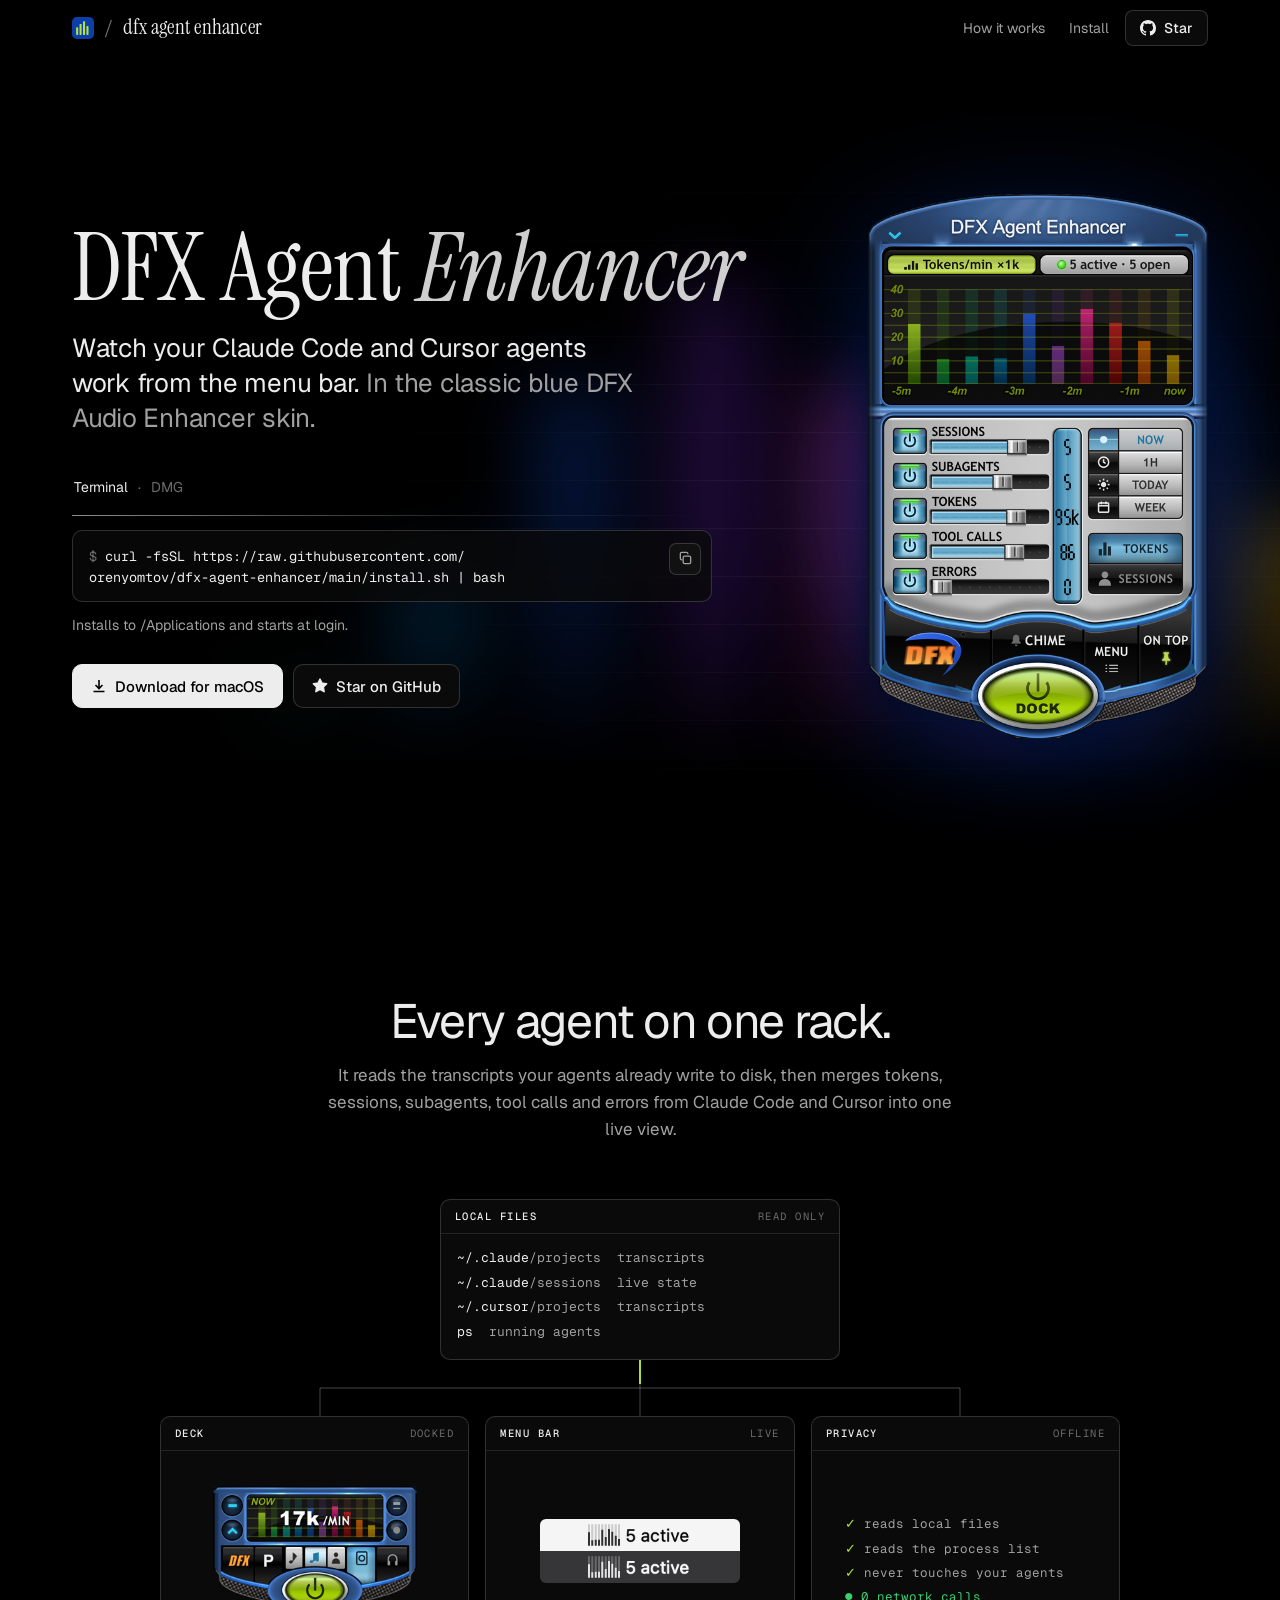
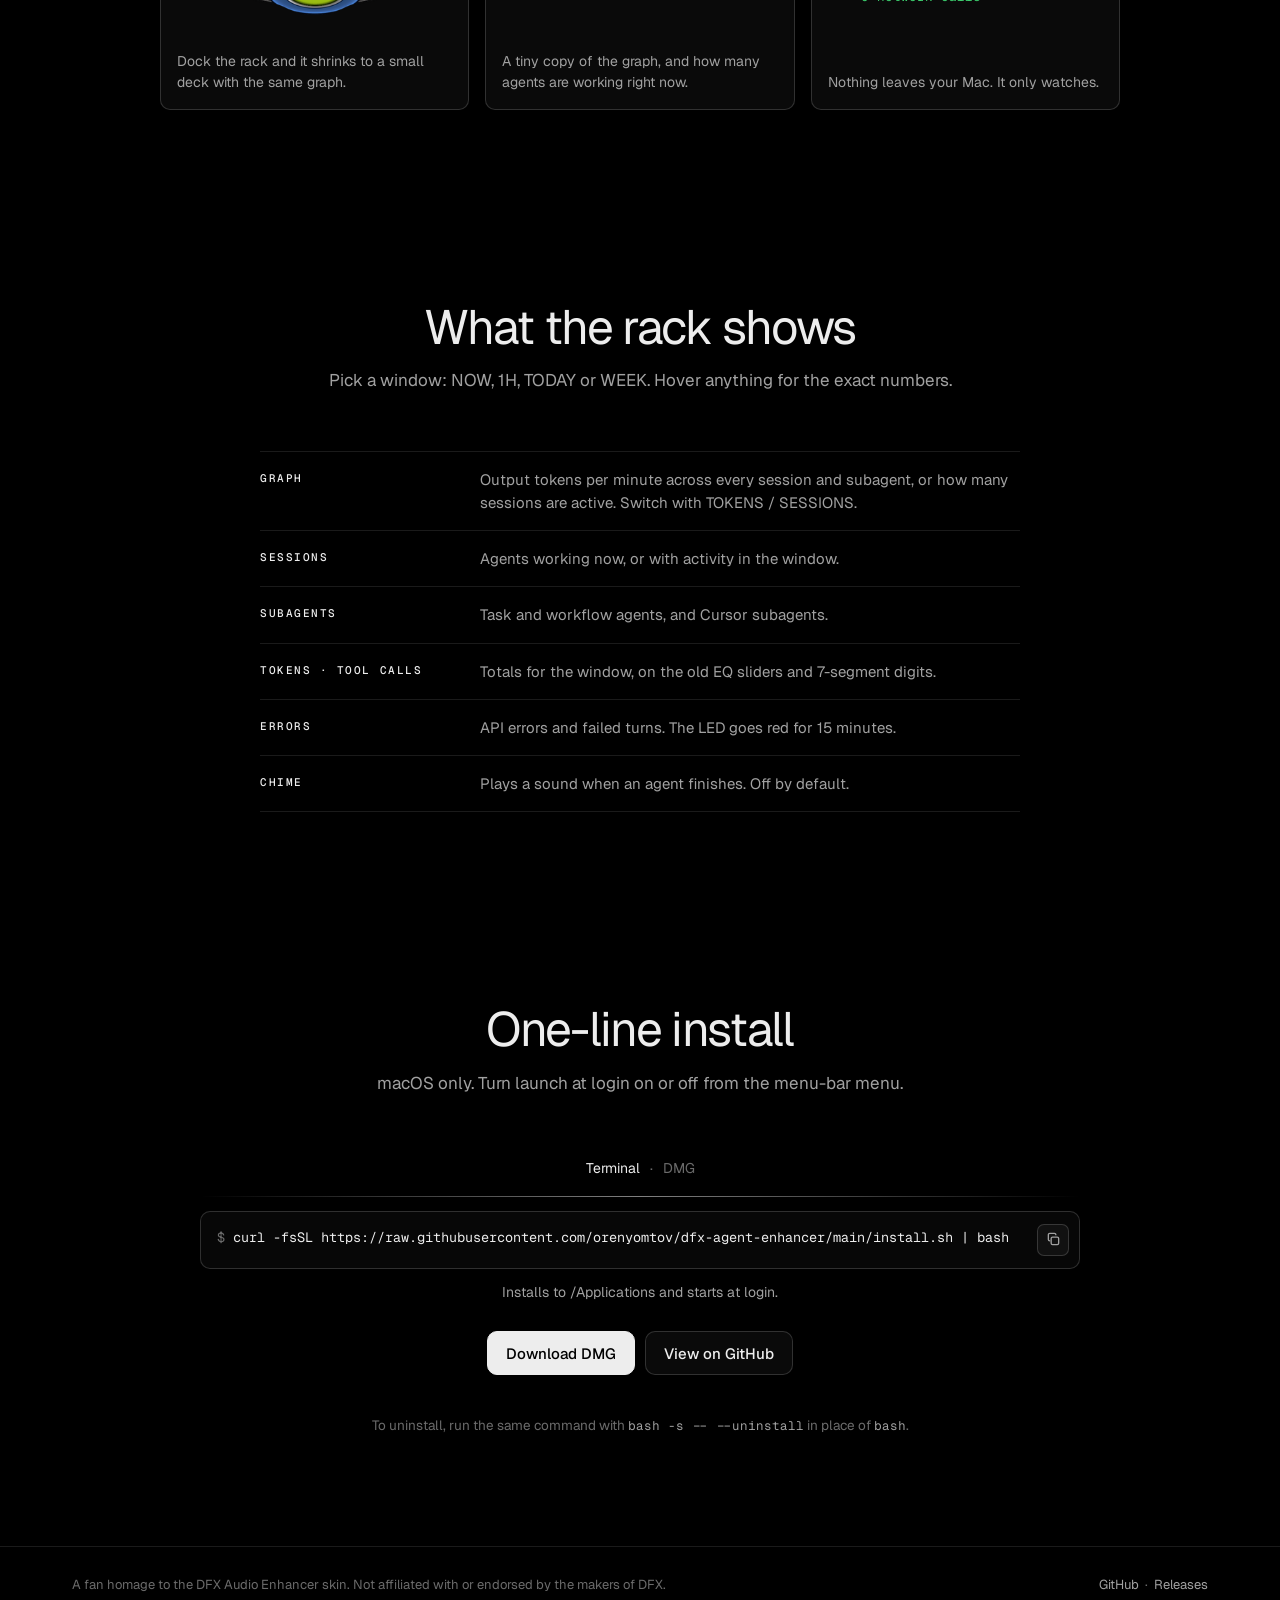
==== docs/index.html @ ee59c47b "DFX Agent Enhancer 0.1.0 A macOS menu-bar widget that shows local Claude Code and Cursor agent activ" ====
<!doctype html>
<html lang="en">
<head>
<meta charset="utf-8">
<meta name="viewport" content="width=device-width, initial-scale=1, viewport-fit=cover">
<title>DFX Agent Enhancer</title>
<meta name="description" content="A macOS menu-bar widget that shows your Claude Code and Cursor agents at work, in the skin of the classic DFX Audio Enhancer.">
<meta name="theme-color" content="#000000">
<link rel="icon" href="favicon.svg" type="image/svg+xml">
<link rel="apple-touch-icon" href="apple-touch-icon.png">
<link rel="canonical" href="https://orenyomtov.github.io/dfx-agent-enhancer/">
<meta property="og:type" content="website">
<meta property="og:site_name" content="DFX Agent Enhancer">
<meta property="og:title" content="DFX Agent Enhancer">
<meta property="og:description" content="Your Claude Code and Cursor agents, live in your menu bar, in the classic blue DFX skin.">
<meta property="og:url" content="https://orenyomtov.github.io/dfx-agent-enhancer/">
<meta property="og:image" content="https://orenyomtov.github.io/dfx-agent-enhancer/og.png">
<meta property="og:image:width" content="1200">
<meta property="og:image:height" content="630">
<meta property="og:image:alt" content="The DFX Agent Enhancer rack showing tokens per minute for five active agent sessions">
<meta name="twitter:card" content="summary_large_image">
<meta name="twitter:title" content="DFX Agent Enhancer">
<meta name="twitter:description" content="Your Claude Code and Cursor agents, live in your menu bar, in the classic blue DFX skin.">
<meta name="twitter:image" content="https://orenyomtov.github.io/dfx-agent-enhancer/og.png">
<link rel="preconnect" href="https://fonts.googleapis.com">
<link rel="preconnect" href="https://fonts.gstatic.com" crossorigin>
<link href="https://fonts.googleapis.com/css2?family=Geist:wght@300;400;500;600&family=Geist+Mono:wght@400;500&family=Instrument+Serif:ital@0;1&display=swap" rel="stylesheet">
<style>
:root {
  --bg: #000;
  --fg: #ededed;
  --muted: #a1a1a1;
  --dim: #6b6b6b;
  --line: rgba(255,255,255,.1);
  --line2: rgba(255,255,255,.16);
  --card: #0a0a0a;
  --lime: #b4e33d;
  --sans: "Geist", ui-sans-serif, system-ui, -apple-system, sans-serif;
  --mono: "Geist Mono", ui-monospace, SFMono-Regular, Menlo, monospace;
  --serif: "Instrument Serif", ui-serif, Georgia, serif;
  --pad: 16px;
}
@media (min-width: 768px) { :root { --pad: 32px; } }
* { box-sizing: border-box; }
html { -webkit-text-size-adjust: 100%; }
body {
  margin: 0; background: var(--bg); color: var(--fg);
  font: 400 16px/1.6 var(--sans);
  -webkit-font-smoothing: antialiased; -moz-osx-font-smoothing: grayscale;
  overflow-x: hidden;
}
a { color: inherit; text-decoration: none; }
img { display: block; max-width: 100%; height: auto; }
.wrap { max-width: 1200px; margin: 0 auto; padding: 0 var(--pad); }

/* nav */
nav {
  position: fixed; inset: 0 0 auto 0; z-index: 10;
  background: rgba(0,0,0,.6); backdrop-filter: saturate(160%) blur(12px); -webkit-backdrop-filter: saturate(160%) blur(12px);
  border-bottom: 1px solid transparent; transition: border-color .3s;
}
nav.scrolled { border-bottom-color: var(--line); }
nav .wrap { height: 56px; display: flex; align-items: center; gap: 12px; }
.brand { display: flex; align-items: center; gap: 10px; font-family: var(--serif); font-size: 21px; letter-spacing: .01em; }
.brand svg { width: 22px; height: 22px; }
.brand .slash { color: var(--dim); font-family: var(--sans); font-weight: 300; font-size: 20px; }
.navlinks { margin-left: auto; display: flex; align-items: center; gap: 8px; }
.navlink { color: var(--muted); font-size: 14px; padding: 6px 8px; transition: color .2s; }
.navlink:hover { color: var(--fg); }
@media (max-width: 560px) { .navlink.hide-sm, .brand .name-long { display: none; } }

.btn {
  display: inline-flex; align-items: center; justify-content: center; gap: 8px;
  height: 36px; padding: 0 14px; border-radius: 8px; font: 500 14px/1 var(--sans);
  border: 1px solid var(--line2); background: #0a0a0a; color: var(--fg);
  transition: background .2s, border-color .2s, transform .2s; white-space: nowrap;
}
.btn:hover { background: #161616; border-color: rgba(255,255,255,.28); }
.btn:active { transform: scale(.98); }
.btn svg { width: 16px; height: 16px; flex: none; }
.btn.primary { background: var(--fg); color: #000; border-color: var(--fg); }
.btn.primary:hover { background: #fff; }
.btn.lg { height: 44px; padding: 0 18px; font-size: 15px; border-radius: 10px; }
.count { font-family: var(--mono); font-size: 12px; color: var(--muted); padding-left: 8px; margin-left: 2px; border-left: 1px solid var(--line2); }
.count[hidden] { display: none; }

/* hero */
.hero::after { content: ""; position: absolute; inset: auto 0 0 0; height: 140px; z-index: 1; background: linear-gradient(transparent, var(--bg) 90%); pointer-events: none; }
.hero { position: relative; min-height: 100svh; display: flex; align-items: center; padding: 96px 0 64px; overflow: hidden; isolation: isolate; }
#spectrum {
  position: absolute; left: -6%; top: -6%; width: 112%; height: 112%; z-index: -2;
  filter: blur(36px) saturate(140%); opacity: .55;
  -webkit-mask-image: radial-gradient(ellipse 70% 75% at 70% 75%, #000 20%, transparent 75%);
          mask-image: radial-gradient(ellipse 70% 75% at 70% 75%, #000 20%, transparent 75%);
}
.grid-lines {
  position: absolute; inset: 0; z-index: -1; pointer-events: none;
  background-image: linear-gradient(to bottom, rgba(255,255,255,.055) 1px, transparent 1px);
  background-size: 100% 48px;
  -webkit-mask-image: radial-gradient(ellipse 60% 60% at 70% 55%, #000 10%, transparent 70%);
          mask-image: radial-gradient(ellipse 60% 60% at 70% 55%, #000 10%, transparent 70%);
}
.hero-grid { display: grid; grid-template-columns: minmax(0, 1fr) auto; gap: 64px; align-items: center; width: 100%; }
h1 { margin: 0 0 20px; font: 400 clamp(56px, 7.4vw, 104px)/.92 var(--serif); letter-spacing: -.01em; }
h1 em { font-style: italic; color: #cfcfcf; }
.lede { margin: 0 0 36px; font-size: clamp(20px, 2.1vw, 26px); line-height: 1.35; font-weight: 400; color: var(--fg); max-width: 22em; letter-spacing: -.01em; }
.lede span { color: var(--muted); }

/* install block, in the spirit of vgpu's tabbed install */
.install { max-width: 640px; }
.tabs { display: flex; align-items: center; gap: 2px; font-size: 14px; margin-bottom: 12px; }
.tab { background: none; border: 0; padding: 4px 2px; font: inherit; color: var(--dim); cursor: pointer; transition: color .2s; }
.tab:hover { color: var(--muted); }
.tab[aria-selected="true"] { color: var(--fg); }
.tabs .dot { color: var(--dim); padding: 0 6px; }
.rule { height: 1px; background: linear-gradient(90deg, rgba(255,255,255,.55), rgba(255,255,255,.12) 60%, transparent); margin-bottom: 14px; }
.panes { position: relative; }
.pane[hidden] { display: none; }
.cmd {
  display: flex; align-items: flex-start; gap: 12px;
  font: 400 13.5px/1.6 var(--mono); color: var(--fg);
  background: rgba(10,10,10,.75); border: 1px solid var(--line2); border-radius: 10px;
  padding: 12px 10px 12px 16px;
  backdrop-filter: blur(6px); -webkit-backdrop-filter: blur(6px);
}
.cmd code { flex: 1; min-width: 0; white-space: pre-wrap; overflow-wrap: anywhere; padding-top: 3px; font: inherit; }
.cmd .nw { white-space: nowrap; }
.cmd .ps { color: var(--dim); user-select: none; -webkit-user-select: none; }
.copy {
  flex: none; width: 32px; height: 32px; display: grid; place-items: center; border-radius: 7px;
  border: 1px solid var(--line2); background: #111; color: var(--muted); cursor: pointer;
  transition: color .2s, background .2s, border-color .2s;
}
.copy:hover { color: var(--fg); background: #1a1a1a; }
.copy svg { width: 15px; height: 15px; grid-area: 1/1; transition: opacity .2s, transform .2s; }
.copy .ok { opacity: 0; transform: scale(.6); color: var(--lime); }
.copy.done { border-color: rgba(180,227,61,.5); }
.copy.done .ic { opacity: 0; transform: scale(.6); }
.copy.done .ok { opacity: 1; transform: none; }
.note { margin: 12px 0 0; font-size: 14px; color: var(--muted); }
.note code { font: 13px var(--mono); color: var(--fg); }
.ctas { display: flex; flex-wrap: wrap; gap: 10px; margin-top: 28px; }

.rack { position: relative; width: 340px; }
.rack img { width: 100%; filter: drop-shadow(0 30px 60px rgba(0,40,140,.55)) drop-shadow(0 4px 12px rgba(0,0,0,.8)); animation: float 7s ease-in-out infinite; }
.rack::before {
  content: ""; position: absolute; inset: 12% -30% 0; z-index: -1;
  background: radial-gradient(closest-side, rgba(40,110,255,.35), transparent); filter: blur(10px);
}
@keyframes float { 50% { transform: translateY(-8px); } }

@media (max-width: 900px) {
  .hero { min-height: 0; padding: 104px 0 120px; text-align: center; }
  .hero + section { padding-top: 24px; }
  .hero-grid { grid-template-columns: 1fr; gap: 48px; justify-items: center; }
  .lede { margin-left: auto; margin-right: auto; }
  .install { margin: 0 auto; text-align: left; width: 100%; }
  .tabs { justify-content: center; }
  .rule { background: linear-gradient(90deg, transparent, rgba(255,255,255,.5), transparent); }
  .note { text-align: center; }
  .ctas { justify-content: center; }
  .rack { width: min(272px, 74vw); }
  #spectrum { -webkit-mask-image: radial-gradient(ellipse 90% 45% at 50% 68%, #000 20%, transparent 75%); mask-image: radial-gradient(ellipse 90% 45% at 50% 68%, #000 20%, transparent 75%); }
  .grid-lines { -webkit-mask-image: radial-gradient(ellipse 80% 45% at 50% 78%, #000 10%, transparent 70%); mask-image: radial-gradient(ellipse 80% 45% at 50% 78%, #000 10%, transparent 70%); }
}
@media (max-width: 420px) {
  .cmd { font-size: 12.5px; padding-left: 12px; }
  .ctas .btn { flex: 1 1 100%; }
  .lede { font-size: 19px; }
}

/* sections */
section { padding: 96px 0; }
@media (max-width: 767px) { section { padding: 72px 0; } }
.head { text-align: center; max-width: 640px; margin: 0 auto 56px; }
h2 { margin: 0 0 14px; font: 400 clamp(32px, 4.4vw, 48px)/1.08 var(--sans); letter-spacing: -.035em; }
.head p { margin: 0; color: var(--muted); font-size: 17px; }

/* source -> outputs diagram */
.src {
  max-width: 400px; margin: 0 auto; border: 1px solid var(--line2); border-radius: 10px; background: var(--card);
  font: 13px/1.9 var(--mono); overflow: hidden;
}
.src .bar, .card .bar {
  display: flex; justify-content: space-between; gap: 8px; padding: 9px 14px; border-bottom: 1px solid var(--line);
  font: 500 10.5px/1.4 var(--mono); letter-spacing: .14em; text-transform: uppercase; color: var(--fg);
}
.bar .meta { color: var(--dim); font-weight: 400; }
.src ul { list-style: none; margin: 0; padding: 12px 16px 14px; color: var(--muted); }
.src li span { color: var(--fg); }
.tree { position: relative; height: 56px; max-width: 960px; margin: 0 auto; }
.tree svg { width: 100%; height: 100%; overflow: visible; }
.tree path { stroke: rgba(255,255,255,.28); stroke-width: 1; fill: none; vector-effect: non-scaling-stroke; }
.tree .pulse { stroke: var(--lime); stroke-width: 1.5; stroke-dasharray: 24 400; animation: flow 3.2s linear infinite; opacity: .9; }
@keyframes flow { from { stroke-dashoffset: 0; } to { stroke-dashoffset: -424; } }
.cards { display: grid; grid-template-columns: repeat(3, 1fr); gap: 16px; max-width: 960px; margin: 0 auto; }
.card { border: 1px solid var(--line2); border-radius: 10px; background: var(--card); overflow: hidden; display: flex; flex-direction: column; transition: border-color .3s, transform .3s; }
.card:hover { border-color: rgba(255,255,255,.3); transform: translateY(-2px); }
.card .body { flex: 1; display: grid; place-items: center; padding: 28px 18px; min-height: 200px; }
.card .cap { padding: 0 16px 16px; margin: 0; color: var(--muted); font-size: 14px; line-height: 1.5; }
.card .deck { width: 204px; }
.card .menubar { width: 200px; border-radius: 6px; }
.term { font: 12.5px/1.95 var(--mono); color: var(--muted); width: 100%; max-width: 240px; }
.term .ok { color: var(--lime); }
.term .g { color: #3ccf6e; }
@media (max-width: 860px) {
  .tree { display: none; }
  .src { margin-bottom: 16px; }
  .cards { grid-template-columns: 1fr; max-width: 400px; }
}

/* the rack, explained */
.explain { max-width: 760px; margin: 0 auto; }
.rows { list-style: none; margin: 0; padding: 0; border-top: 1px solid var(--line); }
.rows li { display: grid; grid-template-columns: 200px minmax(0, 1fr); gap: 20px; padding: 16px 0; border-bottom: 1px solid var(--line); }
.rows b { font: 500 11px/1.9 var(--mono); letter-spacing: .14em; text-transform: uppercase; color: var(--fg); }
.rows span { color: var(--muted); font-size: 15px; line-height: 1.55; }
@media (max-width: 860px) {
  .rows li { grid-template-columns: 1fr; gap: 4px; }
}

/* closing */
.closing { text-align: center; position: relative; }
.closing .install { margin: 0 auto; text-align: left; max-width: 880px; }
.closing .tabs { justify-content: center; }
.closing .rule { background: linear-gradient(90deg, transparent, rgba(255,255,255,.5), transparent); }
.closing .note { text-align: center; }
.closing .ctas { justify-content: center; }
.small { margin-top: 40px; color: var(--dim); font-size: 13.5px; }
.small code { font: 12.5px var(--mono); color: var(--muted); word-break: break-all; }

footer { border-top: 1px solid var(--line); padding: 28px 0 calc(28px + env(safe-area-inset-bottom)); color: var(--dim); font-size: 13px; }
footer .wrap { display: flex; flex-wrap: wrap; gap: 12px 24px; justify-content: space-between; }
footer a { color: var(--muted); }
footer a:hover { color: var(--fg); }

/* entrance */
.rise { opacity: 0; transform: translateY(14px); animation: rise .9s cubic-bezier(.2,.7,.2,1) forwards; }
.d1 { animation-delay: .08s; } .d2 { animation-delay: .16s; } .d3 { animation-delay: .24s; } .d4 { animation-delay: .32s; } .d5 { animation-delay: .4s; }
@keyframes rise { to { opacity: 1; transform: none; } }
.reveal { opacity: 0; transform: translateY(18px); transition: opacity .9s cubic-bezier(.2,.7,.2,1), transform .9s cubic-bezier(.2,.7,.2,1); }
.reveal.in { opacity: 1; transform: none; }
@media (prefers-reduced-motion: reduce) {
  .rise, .reveal { animation: none; opacity: 1; transform: none; transition: none; }
  .rack img, .tree .pulse { animation: none; }
}
</style>
</head>
<body>

<nav id="nav">
  <div class="wrap">
    <a class="brand" href="./" aria-label="DFX Agent Enhancer home">
      <svg viewBox="0 0 32 32" aria-hidden="true"><rect width="32" height="32" rx="7" fill="#0d3fa8"/><rect x="6" y="15" width="3" height="11" rx="1" fill="#b4e33d"/><rect x="11" y="10" width="3" height="16" rx="1" fill="#b4e33d"/><rect x="16" y="6" width="3" height="20" rx="1" fill="#b4e33d"/><rect x="21" y="13" width="3" height="13" rx="1" fill="#b4e33d"/></svg>
      <span class="slash">/</span><span>dfx<span class="name-long"> agent enhancer</span></span>
    </a>
    <div class="navlinks">
      <a class="navlink hide-sm" href="#how">How it works</a>
      <a class="navlink hide-sm" href="#install">Install</a>
      <a class="btn star" href="https://github.com/orenyomtov/dfx-agent-enhancer" aria-label="Star DFX Agent Enhancer on GitHub">
        <svg viewBox="0 0 16 16" fill="currentColor" aria-hidden="true"><path d="M8 0C3.58 0 0 3.58 0 8c0 3.54 2.29 6.53 5.47 7.59.4.07.55-.17.55-.38 0-.19-.01-.82-.01-1.49-2.01.37-2.53-.49-2.69-.94-.09-.23-.48-.94-.82-1.13-.28-.15-.68-.52-.01-.53.63-.01 1.08.58 1.23.82.72 1.21 1.87.87 2.33.66.07-.52.28-.87.51-1.07-1.78-.2-3.64-.89-3.64-3.95 0-.87.31-1.59.82-2.15-.08-.2-.36-1.02.08-2.12 0 0 .67-.21 2.2.82.64-.18 1.32-.27 2-.27.68 0 1.36.09 2 .27 1.53-1.04 2.2-.82 2.2-.82.44 1.1.16 1.92.08 2.12.51.56.82 1.27.82 2.15 0 3.07-1.87 3.75-3.65 3.95.29.25.54.73.54 1.48 0 1.07-.01 1.93-.01 2.2 0 .21.15.46.55.38A8.013 8.013 0 0016 8c0-4.42-3.58-8-8-8z"/></svg>
        Star<span class="count" hidden></span>
      </a>
    </div>
  </div>
</nav>

<header class="hero">
  <canvas id="spectrum" aria-hidden="true"></canvas>
  <div class="grid-lines" aria-hidden="true"></div>
  <div class="wrap hero-grid">
    <div>
      <h1 class="rise">DFX Agent <em>Enhancer</em></h1>
      <p class="lede rise d1">Watch your Claude Code and Cursor agents work from the menu bar. <span>In the classic blue DFX Audio Enhancer skin.</span></p>
      <div class="install rise d2" data-install>
        <div class="tabs" role="tablist">
          <button class="tab" role="tab" aria-selected="true" data-tab="sh">Terminal</button><span class="dot">·</span><button class="tab" role="tab" aria-selected="false" data-tab="dmg">DMG</button>
        </div>
        <div class="rule"></div>
        <div class="panes">
          <div class="pane" data-pane="sh">
            <div class="cmd"><code><span class="ps">$ </span><span class="c">curl -fsSL https://raw.githubusercontent.com/<wbr>orenyomtov/<span class="nw">dfx-agent-enhancer/</span><wbr>main/<wbr>install.sh | bash</span></code><button class="copy" type="button" aria-label="Copy install command"><svg class="ic" viewBox="0 0 16 16" fill="none" stroke="currentColor" stroke-width="1.4"><rect x="5.5" y="5.5" width="8" height="8" rx="1.5"/><path d="M10.5 3.5v-.5a1.5 1.5 0 00-1.5-1.5H4A1.5 1.5 0 002.5 3v5A1.5 1.5 0 004 9.5h.5"/></svg><svg class="ok" viewBox="0 0 16 16" fill="none" stroke="currentColor" stroke-width="1.8"><path d="M3 8.5l3 3 7-7"/></svg></button></div>
            <p class="note">Installs to /Applications and starts at login.</p>
          </div>
          <div class="pane" data-pane="dmg" hidden>
            <div class="cmd"><code><span class="ps">1 </span>Download the DMG. Drag the app into Applications.
<span class="ps">2 </span>Open it once, then System Settings &gt; Privacy &amp; Security &gt; Open Anyway.</code></div>
            <p class="note">The app isn't notarized, so macOS asks once. The terminal install skips this step.</p>
          </div>
        </div>
      </div>
      <div class="ctas rise d3">
        <a class="btn primary lg" href="https://github.com/orenyomtov/dfx-agent-enhancer/releases/latest/download/DFX-Agent-Enhancer.dmg">
          <svg viewBox="0 0 16 16" fill="none" stroke="currentColor" stroke-width="1.6" aria-hidden="true"><path d="M8 2v8.5M4.5 7 8 10.5 11.5 7M2.5 13.5h11"/></svg>Download for macOS
        </a>
        <a class="btn lg star" href="https://github.com/orenyomtov/dfx-agent-enhancer">
          <svg viewBox="0 0 16 16" fill="currentColor" aria-hidden="true"><path d="M8 .25a.75.75 0 01.673.418l1.882 3.815 4.21.612a.75.75 0 01.416 1.279l-3.046 2.97.719 4.192a.75.75 0 01-1.088.791L8 12.347l-3.766 1.98a.75.75 0 01-1.088-.79l.72-4.194L.818 6.374a.75.75 0 01.416-1.28l4.21-.611L7.327.668A.75.75 0 018 .25z"/></svg>Star on GitHub<span class="count" hidden></span>
        </a>
      </div>
    </div>
    <div class="rack rise d4">
      <img src="panel.png" width="272" height="436" alt="The DFX Agent Enhancer rack: a tokens-per-minute graph over the last five minutes, rows for sessions, subagents, tokens, tool calls and errors, and the green DOCK button">
    </div>
  </div>
</header>

<section id="how">
  <div class="wrap">
    <div class="head reveal">
      <h2>Every agent on one rack.</h2>
      <p>It reads the transcripts your agents already write to disk, then merges tokens, sessions, subagents, tool calls and errors from Claude Code and Cursor into one live view.</p>
    </div>
    <div class="src reveal">
      <div class="bar"><span>Local files</span><span class="meta">read only</span></div>
      <ul>
        <li><span>~/.claude</span>/projects &nbsp;transcripts</li>
        <li><span>~/.claude</span>/sessions &nbsp;live state</li>
        <li><span>~/.cursor</span>/projects &nbsp;transcripts</li>
        <li><span>ps</span> &nbsp;running agents</li>
      </ul>
    </div>
    <div class="tree reveal" aria-hidden="true">
      <svg viewBox="0 0 960 56" preserveAspectRatio="none">
        <path d="M480 0V28M160 28H800M160 28V56M480 28V56M800 28V56"/>
        <path class="pulse" d="M480 0V28H160V56"/><path class="pulse" d="M480 0V56" style="animation-delay:-1s"/><path class="pulse" d="M480 0V28H800V56" style="animation-delay:-2s"/>
      </svg>
    </div>
    <div class="cards">
      <div class="card reveal">
        <div class="bar"><span>Deck</span><span class="meta">docked</span></div>
        <div class="body"><img class="deck" src="deck.png" width="146" height="92" alt="The docked deck showing 17k tokens per minute"></div>
        <p class="cap">Dock the rack and it shrinks to a small deck with the same graph.</p>
      </div>
      <div class="card reveal">
        <div class="bar"><span>Menu bar</span><span class="meta">live</span></div>
        <div class="body"><img class="menubar" src="menubar.png" width="150" height="48" alt="The menu-bar icon, a tiny live graph next to 5 active, in light and dark mode"></div>
        <p class="cap">A tiny copy of the graph, and how many agents are working right now.</p>
      </div>
      <div class="card reveal">
        <div class="bar"><span>Privacy</span><span class="meta">offline</span></div>
        <div class="body">
          <div class="term">
            <div><span class="ok">✓</span> reads local files</div>
            <div><span class="ok">✓</span> reads the process list</div>
            <div><span class="ok">✓</span> never touches your agents</div>
            <div class="g">● 0 network calls</div>
          </div>
        </div>
        <p class="cap">Nothing leaves your Mac. It only watches.</p>
      </div>
    </div>
  </div>
</section>

<section>
  <div class="wrap">
    <div class="head reveal">
      <h2>What the rack shows</h2>
      <p>Pick a window: NOW, 1H, TODAY or WEEK. Hover anything for the exact numbers.</p>
    </div>
    <div class="explain">
      <ul class="rows reveal">
        <li><b>Graph</b><span>Output tokens per minute across every session and subagent, or how many sessions are active. Switch with TOKENS / SESSIONS.</span></li>
        <li><b>Sessions</b><span>Agents working now, or with activity in the window.</span></li>
        <li><b>Subagents</b><span>Task and workflow agents, and Cursor subagents.</span></li>
        <li><b>Tokens · Tool calls</b><span>Totals for the window, on the old EQ sliders and 7-segment digits.</span></li>
        <li><b>Errors</b><span>API errors and failed turns. The LED goes red for 15 minutes.</span></li>
        <li><b>Chime</b><span>Plays a sound when an agent finishes. Off by default.</span></li>
      </ul>
    </div>
  </div>
</section>

<section class="closing" id="install">
  <div class="wrap">
    <div class="head reveal">
      <h2>One-line install</h2>
      <p>macOS only. Turn launch at login on or off from the menu-bar menu.</p>
    </div>
    <div class="install reveal" data-install>
      <div class="tabs" role="tablist">
        <button class="tab" role="tab" aria-selected="true" data-tab="sh">Terminal</button><span class="dot">·</span><button class="tab" role="tab" aria-selected="false" data-tab="dmg">DMG</button>
      </div>
      <div class="rule"></div>
      <div class="panes">
        <div class="pane" data-pane="sh">
          <div class="cmd"><code><span class="ps">$ </span><span class="c">curl -fsSL https://raw.githubusercontent.com/<wbr>orenyomtov/<span class="nw">dfx-agent-enhancer/</span><wbr>main/<wbr>install.sh | bash</span></code><button class="copy" type="button" aria-label="Copy install command"><svg class="ic" viewBox="0 0 16 16" fill="none" stroke="currentColor" stroke-width="1.4"><rect x="5.5" y="5.5" width="8" height="8" rx="1.5"/><path d="M10.5 3.5v-.5a1.5 1.5 0 00-1.5-1.5H4A1.5 1.5 0 002.5 3v5A1.5 1.5 0 004 9.5h.5"/></svg><svg class="ok" viewBox="0 0 16 16" fill="none" stroke="currentColor" stroke-width="1.8"><path d="M3 8.5l3 3 7-7"/></svg></button></div>
          <p class="note">Installs to /Applications and starts at login.</p>
        </div>
        <div class="pane" data-pane="dmg" hidden>
          <div class="cmd"><code><span class="ps">1 </span>Download the DMG. Drag the app into Applications.
<span class="ps">2 </span>Open it once, then System Settings &gt; Privacy &amp; Security &gt; Open Anyway.</code></div>
          <p class="note">The app isn't notarized, so macOS asks once. The terminal install skips this step.</p>
        </div>
      </div>
    </div>
    <div class="ctas reveal">
      <a class="btn primary lg" href="https://github.com/orenyomtov/dfx-agent-enhancer/releases/latest/download/DFX-Agent-Enhancer.dmg">Download DMG</a>
      <a class="btn lg" href="https://github.com/orenyomtov/dfx-agent-enhancer">View on GitHub</a>
    </div>
    <p class="small reveal">To uninstall, run the same command with <code style="white-space:nowrap">bash -s -- --uninstall</code> in place of <code>bash</code>.</p>
  </div>
</section>

<footer>
  <div class="wrap">
    <span>A fan homage to the DFX Audio Enhancer skin. Not affiliated with or endorsed by the makers of DFX.</span>
    <span><a href="https://github.com/orenyomtov/dfx-agent-enhancer">GitHub</a> &nbsp;·&nbsp; <a href="https://github.com/orenyomtov/dfx-agent-enhancer/releases/latest">Releases</a></span>
  </div>
</footer>

<script>
// install tabs + copy
document.querySelectorAll('[data-install]').forEach(box => {
  const tabs = box.querySelectorAll('.tab');
  tabs.forEach(t => t.addEventListener('click', () => {
    tabs.forEach(x => x.setAttribute('aria-selected', x === t));
    box.querySelectorAll('.pane').forEach(p => p.hidden = p.dataset.pane !== t.dataset.tab);
  }));
});
document.querySelectorAll('.copy').forEach(b => b.addEventListener('click', async () => {
  const text = b.parentElement.querySelector('.c').textContent;
  try { await navigator.clipboard.writeText(text); }
  catch (e) {
    const ta = Object.assign(document.createElement('textarea'), { value: text });
    ta.style.cssText = 'position:fixed;opacity:0'; document.body.appendChild(ta); ta.select();
    try { document.execCommand('copy'); } catch (_) {}
    ta.remove();
  }
  b.classList.add('done'); b.setAttribute('aria-label', 'Copied');
  clearTimeout(b._t); b._t = setTimeout(() => { b.classList.remove('done'); b.setAttribute('aria-label', 'Copy install command'); }, 1800);
}));

// live star count, hidden if the API is unavailable or the count is 0
fetch('https://api.github.com/repos/orenyomtov/dfx-agent-enhancer')
  .then(r => r.ok ? r.json() : null)
  .then(d => {
    const n = d && d.stargazers_count;
    if (!n) return;
    const s = n >= 1000 ? (n / 1000).toFixed(n >= 10000 ? 0 : 1).replace(/\.0$/, '') + 'k' : String(n);
    document.querySelectorAll('.count').forEach(c => { c.textContent = s; c.hidden = false; });
  }).catch(() => {});

// nav border on scroll
const nav = document.getElementById('nav');
addEventListener('scroll', () => nav.classList.toggle('scrolled', scrollY > 8), { passive: true });

// reveal on scroll
const io = 'IntersectionObserver' in window && new IntersectionObserver(es => es.forEach(e => {
  if (e.isIntersecting) { e.target.classList.add('in'); io.unobserve(e.target); }
}), { rootMargin: '0px 0px -8% 0px' });
document.querySelectorAll('.reveal').forEach(el => io ? io.observe(el) : el.classList.add('in'));

// hero background: the rack's spectrum, drawn small and blurred by CSS
(() => {
  const c = document.getElementById('spectrum'), g = c.getContext('2d');
  const W = 96, H = 54; c.width = W; c.height = H;
  const cols = ['#8fd13f', '#3fbf5a', '#2bb3a0', '#2b8fe0', '#2a5cf0', '#7a3fe0', '#d2338a', '#e0303a', '#ef6a1f', '#e8b51e'];
  const still = matchMedia('(prefers-reduced-motion: reduce)').matches;
  let t0 = performance.now(), last = 0;
  function draw(now) {
    const t = (now - t0) / 1000, n = cols.length, bw = W / n;
    g.clearRect(0, 0, W, H);
    for (let i = 0; i < n; i++) {
      const v = .35 + .3 * Math.sin(t * .7 + i * 1.3) + .2 * Math.sin(t * 1.9 + i * 2.7) + .12 * Math.sin(t * 3.1 + i);
      const base = H * .78, h = Math.max(.08, Math.min(1, v)) * base * .9;
      const gr = g.createLinearGradient(0, base - h, 0, base);
      gr.addColorStop(0, cols[i]); gr.addColorStop(1, cols[i] + '22');
      g.fillStyle = gr;
      g.fillRect(i * bw + bw * .18, base - h, bw * .64, h);
    }
  }
  function loop(now) {
    if (now - last > 33) { draw(now); last = now; }
    requestAnimationFrame(loop);
  }
  still ? draw(t0 + 2000) : requestAnimationFrame(loop);
})();
</script>
</body>
</html>
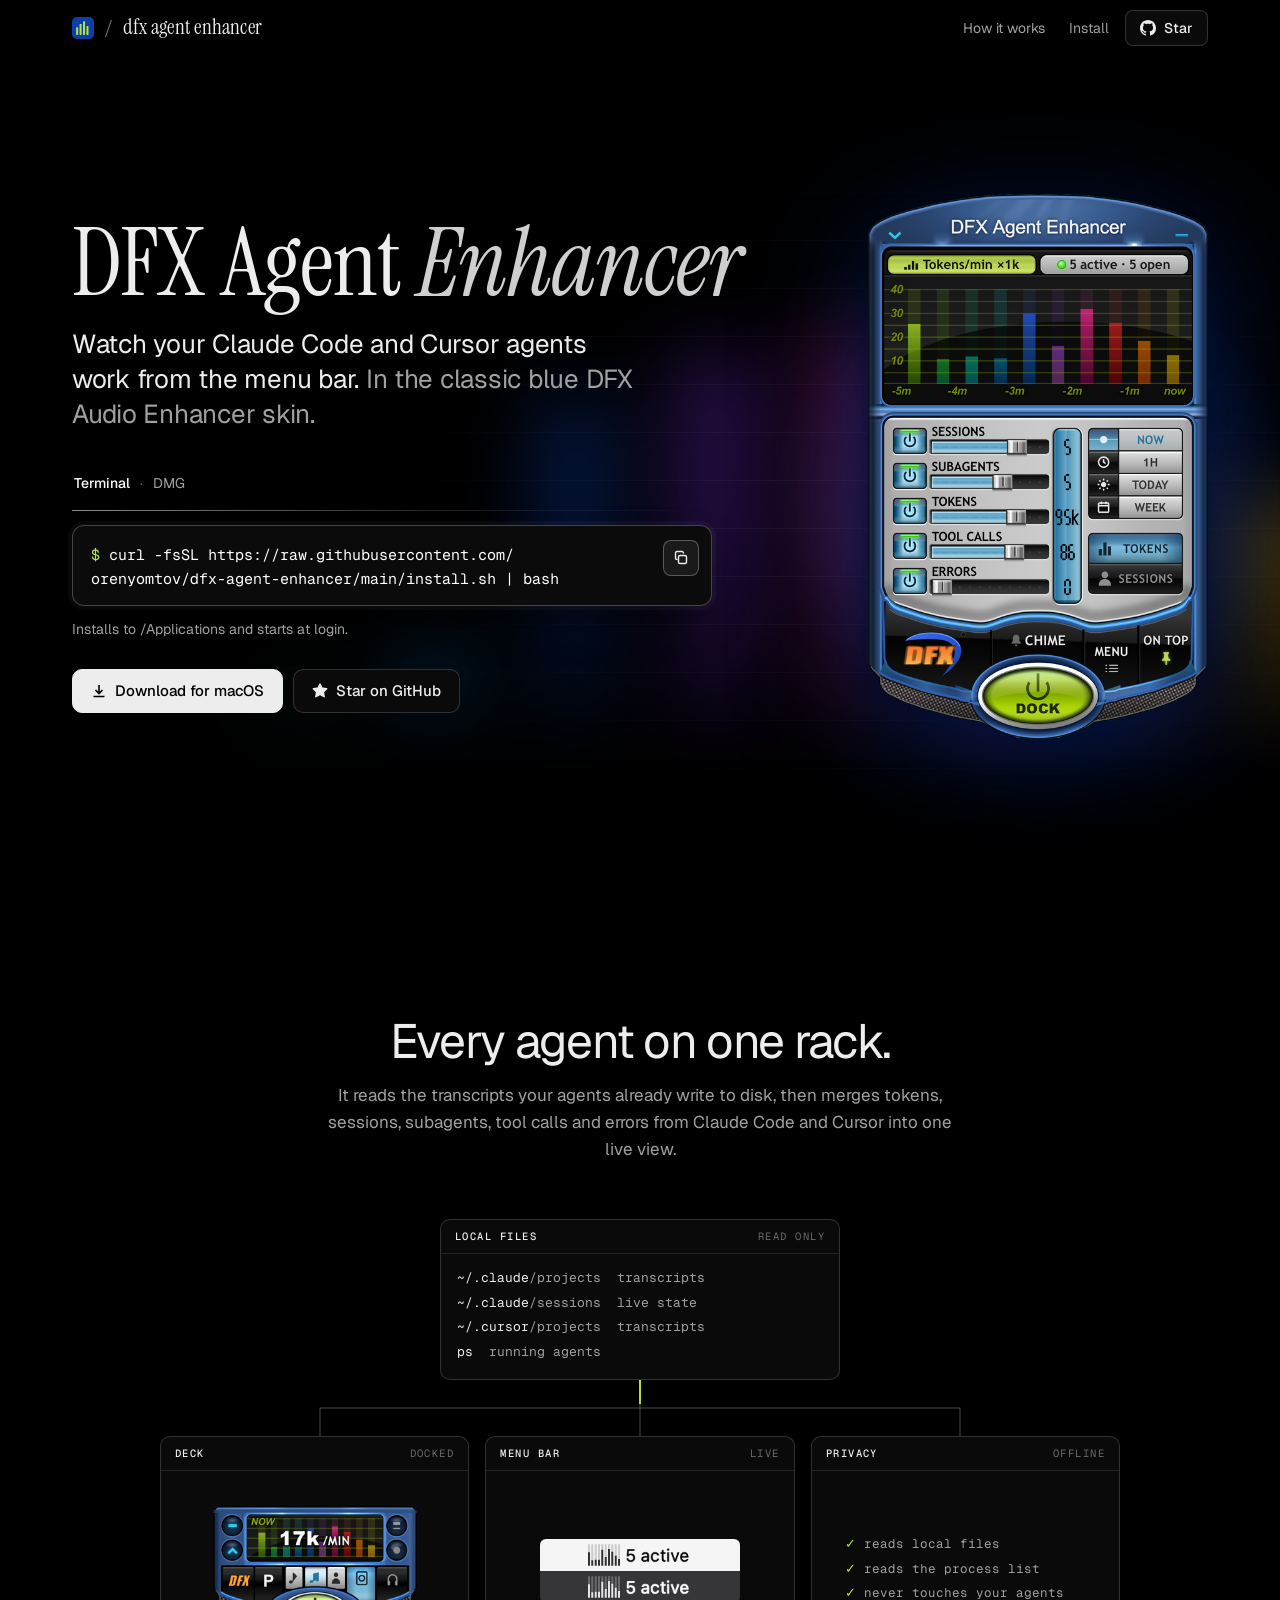
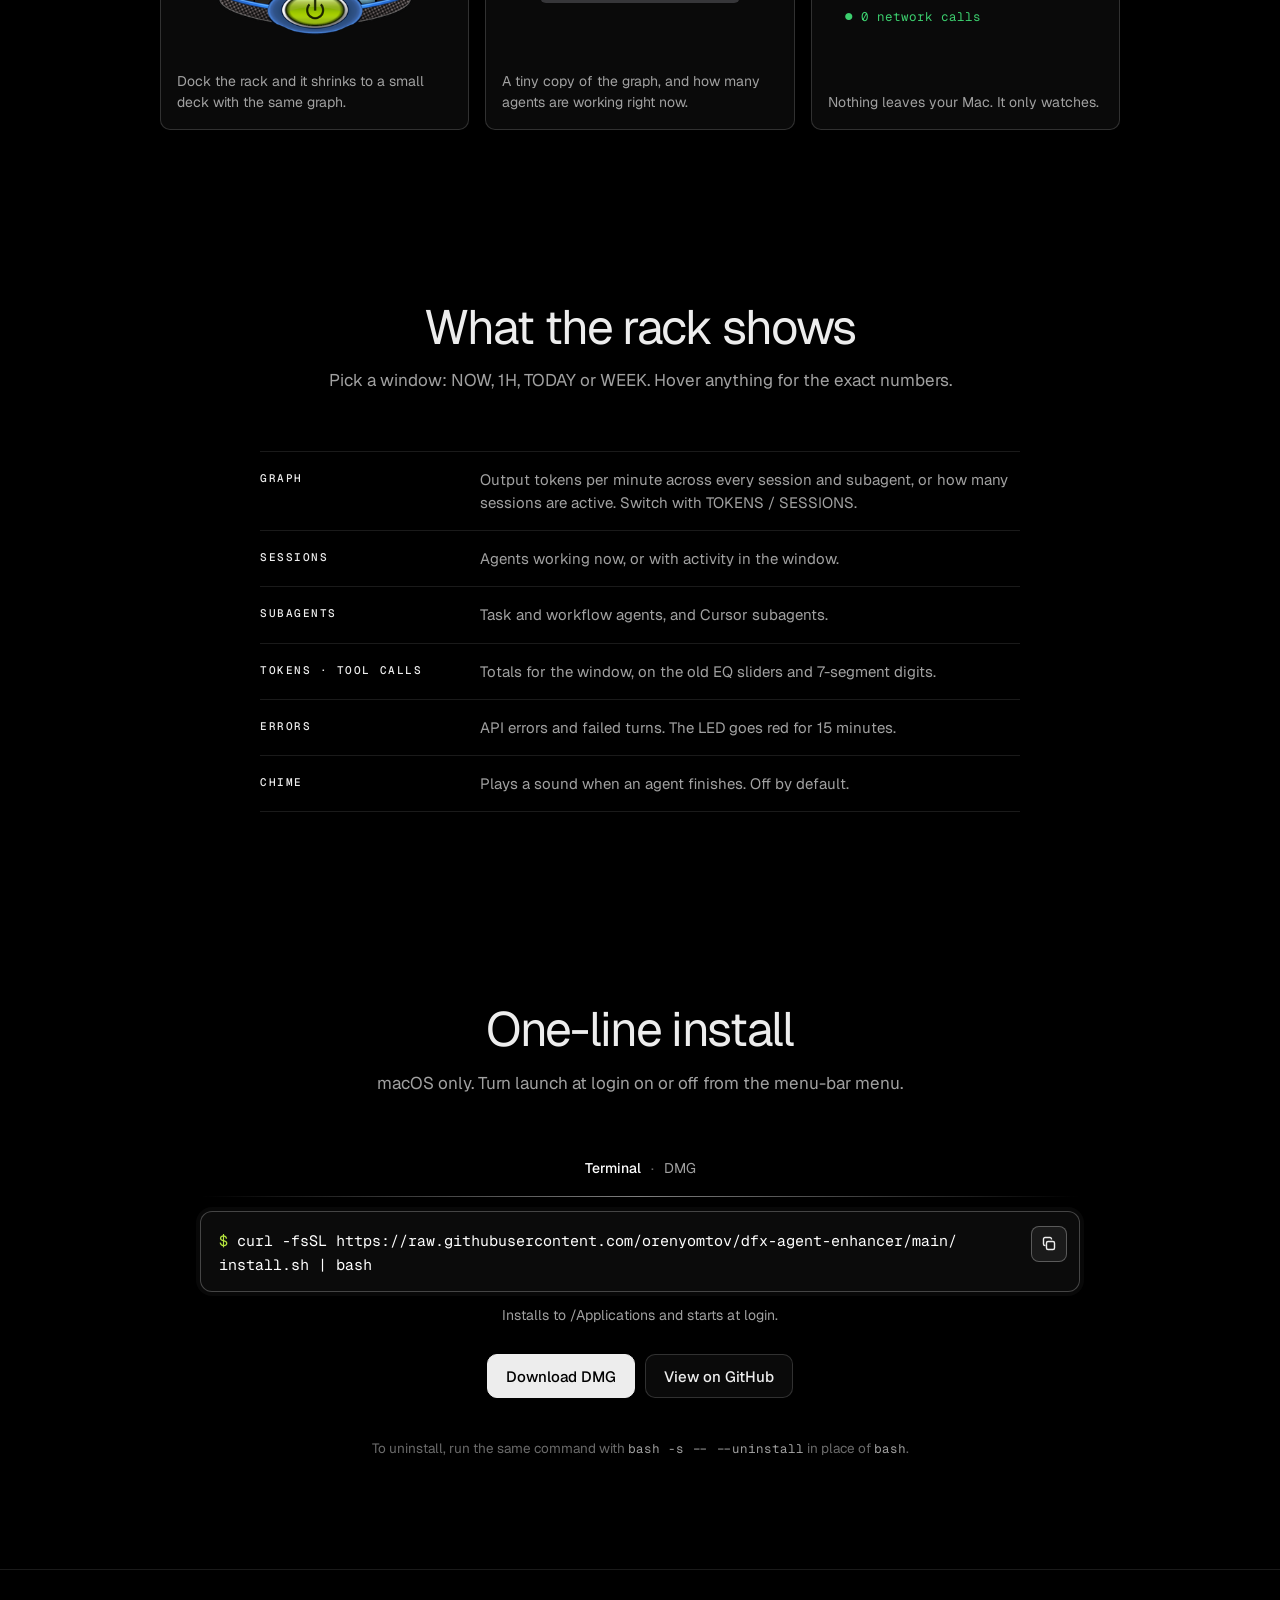
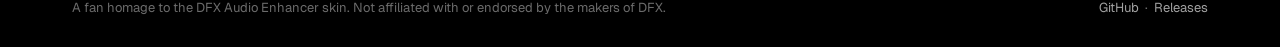
==== commit 71f743c9: "Site: keep content visible, stronger install block; install.sh: scope quit to DFX_INSTALL_DIR - Hero" ====
--- a/docs/index.html
+++ b/docs/index.html
@@ -86,7 +86,7 @@
 
 /* hero */
 .hero::after { content: ""; position: absolute; inset: auto 0 0 0; height: 140px; z-index: 1; background: linear-gradient(transparent, var(--bg) 90%); pointer-events: none; }
-.hero { position: relative; min-height: 100svh; display: flex; align-items: center; padding: 96px 0 64px; overflow: hidden; isolation: isolate; }
+.hero { position: relative; min-height: min(100svh, 940px); display: flex; align-items: center; padding: 104px 0 72px; overflow: hidden; isolation: isolate; }
 #spectrum {
   position: absolute; left: -6%; top: -6%; width: 112%; height: 112%; z-index: -2;
   filter: blur(36px) saturate(140%); opacity: .55;
@@ -109,30 +109,30 @@
 /* install block, in the spirit of vgpu's tabbed install */
 .install { max-width: 640px; }
 .tabs { display: flex; align-items: center; gap: 2px; font-size: 14px; margin-bottom: 12px; }
-.tab { background: none; border: 0; padding: 4px 2px; font: inherit; color: var(--dim); cursor: pointer; transition: color .2s; }
-.tab:hover { color: var(--muted); }
-.tab[aria-selected="true"] { color: var(--fg); }
+.tab { background: none; border: 0; padding: 4px 2px; font: inherit; color: var(--muted); cursor: pointer; transition: color .2s; }
+.tab:hover { color: var(--fg); }
+.tab[aria-selected="true"] { color: #fff; font-weight: 500; }
 .tabs .dot { color: var(--dim); padding: 0 6px; }
 .rule { height: 1px; background: linear-gradient(90deg, rgba(255,255,255,.55), rgba(255,255,255,.12) 60%, transparent); margin-bottom: 14px; }
 .panes { position: relative; }
 .pane[hidden] { display: none; }
 .cmd {
   display: flex; align-items: flex-start; gap: 12px;
-  font: 400 13.5px/1.6 var(--mono); color: var(--fg);
-  background: rgba(10,10,10,.75); border: 1px solid var(--line2); border-radius: 10px;
-  padding: 12px 10px 12px 16px;
-  backdrop-filter: blur(6px); -webkit-backdrop-filter: blur(6px);
+  font: 400 15px/1.6 var(--mono); color: #fff;
+  background: #0b0b0b; border: 1px solid rgba(255,255,255,.24); border-radius: 12px;
+  padding: 14px 12px 14px 18px;
+  box-shadow: 0 0 0 4px rgba(255,255,255,.03), 0 20px 50px -20px rgba(0,0,0,.9);
 }
 .cmd code { flex: 1; min-width: 0; white-space: pre-wrap; overflow-wrap: anywhere; padding-top: 3px; font: inherit; }
 .cmd .nw { white-space: nowrap; }
-.cmd .ps { color: var(--dim); user-select: none; -webkit-user-select: none; }
+.cmd .ps { color: var(--lime); user-select: none; -webkit-user-select: none; }
 .copy {
-  flex: none; width: 32px; height: 32px; display: grid; place-items: center; border-radius: 7px;
-  border: 1px solid var(--line2); background: #111; color: var(--muted); cursor: pointer;
+  flex: none; width: 36px; height: 36px; display: grid; place-items: center; border-radius: 8px;
+  border: 1px solid rgba(255,255,255,.28); background: #1a1a1a; color: var(--fg); cursor: pointer;
   transition: color .2s, background .2s, border-color .2s;
 }
-.copy:hover { color: var(--fg); background: #1a1a1a; }
-.copy svg { width: 15px; height: 15px; grid-area: 1/1; transition: opacity .2s, transform .2s; }
+.copy:hover { color: #fff; background: #262626; }
+.copy svg { width: 16px; height: 16px; grid-area: 1/1; transition: opacity .2s, transform .2s; }
 .copy .ok { opacity: 0; transform: scale(.6); color: var(--lime); }
 .copy.done { border-color: rgba(180,227,61,.5); }
 .copy.done .ic { opacity: 0; transform: scale(.6); }
@@ -150,9 +150,12 @@
 @keyframes float { 50% { transform: translateY(-8px); } }
 
 @media (max-width: 900px) {
-  .hero { min-height: 0; padding: 104px 0 120px; text-align: center; }
+  .hero { min-height: 0; padding: 96px 0 96px; text-align: center; }
   .hero + section { padding-top: 24px; }
-  .hero-grid { grid-template-columns: 1fr; gap: 48px; justify-items: center; }
+  .hero-grid { grid-template-columns: 1fr; gap: 0; justify-items: center; }
+  .hero-copy { display: contents; }
+  .hero-copy .ctas { order: 2; margin-top: 36px; }
+  .rack { order: 1; margin-top: 44px; }
   .lede { margin-left: auto; margin-right: auto; }
   .install { margin: 0 auto; text-align: left; width: 100%; }
   .tabs { justify-content: center; }
@@ -164,7 +167,7 @@
   .grid-lines { -webkit-mask-image: radial-gradient(ellipse 80% 45% at 50% 78%, #000 10%, transparent 70%); mask-image: radial-gradient(ellipse 80% 45% at 50% 78%, #000 10%, transparent 70%); }
 }
 @media (max-width: 420px) {
-  .cmd { font-size: 12.5px; padding-left: 12px; }
+  .cmd { font-size: 13px; padding-left: 14px; }
   .ctas .btn { flex: 1 1 100%; }
   .lede { font-size: 19px; }
 }
@@ -235,13 +238,15 @@
 footer a:hover { color: var(--fg); }
 
 /* entrance */
-.rise { opacity: 0; transform: translateY(14px); animation: rise .9s cubic-bezier(.2,.7,.2,1) forwards; }
-.d1 { animation-delay: .08s; } .d2 { animation-delay: .16s; } .d3 { animation-delay: .24s; } .d4 { animation-delay: .32s; } .d5 { animation-delay: .4s; }
-@keyframes rise { to { opacity: 1; transform: none; } }
-.reveal { opacity: 0; transform: translateY(18px); transition: opacity .9s cubic-bezier(.2,.7,.2,1), transform .9s cubic-bezier(.2,.7,.2,1); }
-.reveal.in { opacity: 1; transform: none; }
+/* entrance: content is always visible; motion is only an enhancement */
+@media (prefers-reduced-motion: no-preference) {
+  .rise { animation: rise .9s cubic-bezier(.2,.7,.2,1) both; }
+  .d1 { animation-delay: .08s; } .d2 { animation-delay: .16s; } .d3 { animation-delay: .24s; } .d4 { animation-delay: .32s; }
+  .reveal { transition: transform .8s cubic-bezier(.2,.7,.2,1); }
+  .reveal.pre:not(.in) { transform: translateY(20px); }
+}
+@keyframes rise { from { transform: translateY(14px); } }
 @media (prefers-reduced-motion: reduce) {
-  .rise, .reveal { animation: none; opacity: 1; transform: none; transition: none; }
   .rack img, .tree .pulse { animation: none; }
 }
 </style>
@@ -269,7 +274,7 @@
   <canvas id="spectrum" aria-hidden="true"></canvas>
   <div class="grid-lines" aria-hidden="true"></div>
   <div class="wrap hero-grid">
-    <div>
+    <div class="hero-copy">
       <h1 class="rise">DFX Agent <em>Enhancer</em></h1>
       <p class="lede rise d1">Watch your Claude Code and Cursor agents work from the menu bar. <span>In the classic blue DFX Audio Enhancer skin.</span></p>
       <div class="install rise d2" data-install>
@@ -445,11 +450,15 @@
 const nav = document.getElementById('nav');
 addEventListener('scroll', () => nav.classList.toggle('scrolled', scrollY > 8), { passive: true });
 
-// reveal on scroll
-const io = 'IntersectionObserver' in window && new IntersectionObserver(es => es.forEach(e => {
-  if (e.isIntersecting) { e.target.classList.add('in'); io.unobserve(e.target); }
-}), { rootMargin: '0px 0px -8% 0px' });
-document.querySelectorAll('.reveal').forEach(el => io ? io.observe(el) : el.classList.add('in'));
+// reveal on scroll: only hides elements that start below the fold, and only when motion is welcome
+if ('IntersectionObserver' in window && !matchMedia('(prefers-reduced-motion: reduce)').matches) {
+  const io = new IntersectionObserver(es => es.forEach(e => {
+    if (e.isIntersecting) { e.target.classList.add('in'); io.unobserve(e.target); }
+  }), { rootMargin: '0px 0px -8% 0px' });
+  document.querySelectorAll('.reveal').forEach(el => {
+    if (el.getBoundingClientRect().top > innerHeight) { el.classList.add('pre'); io.observe(el); }
+  });
+}
 
 // hero background: the rack's spectrum, drawn small and blurred by CSS
 (() => {
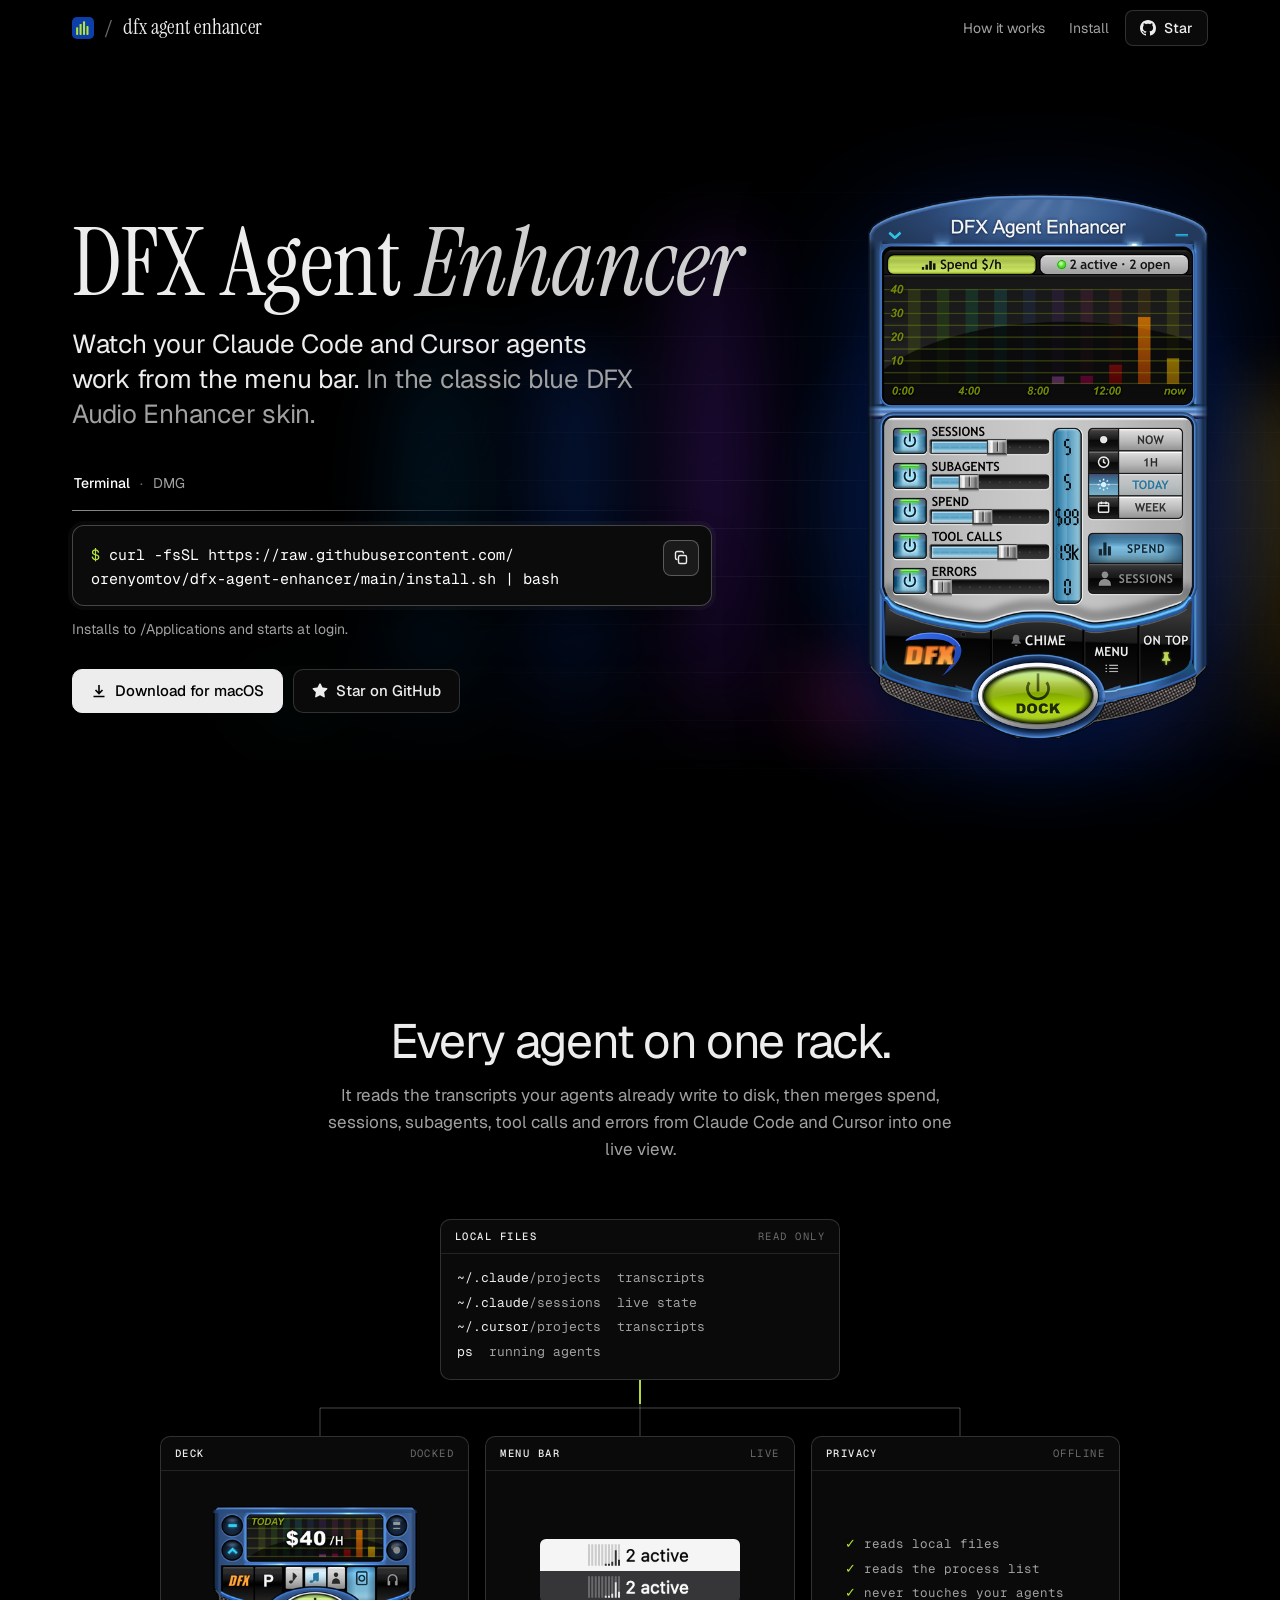
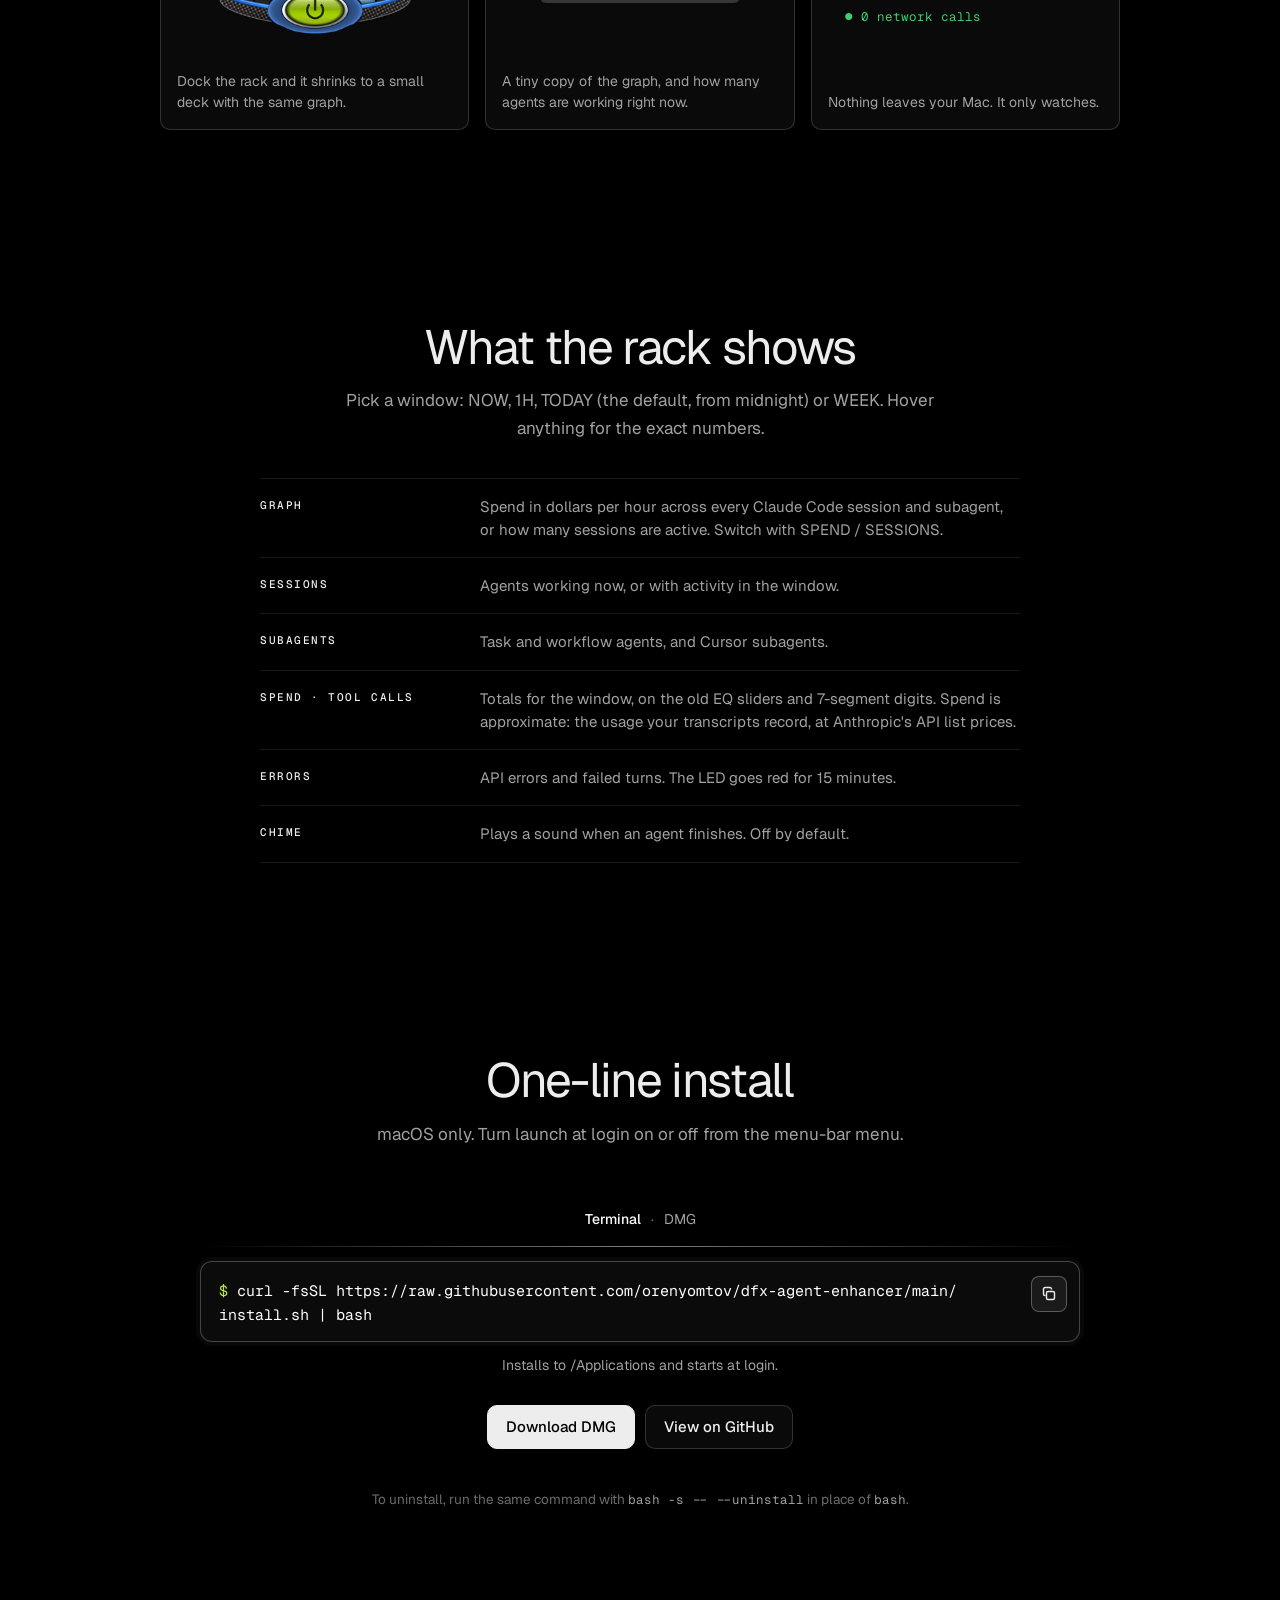
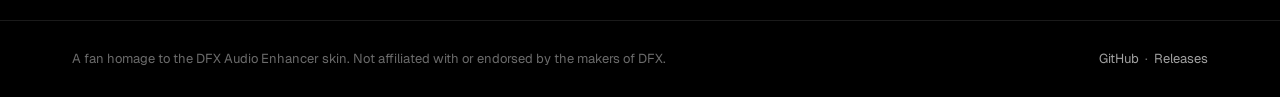
==== commit 28c1e575: "Fix drag across screens and TODAY; show $ spend; TODAY by default - Drag: pywebview's drag region tu" ====
--- a/docs/index.html
+++ b/docs/index.html
@@ -17,7 +17,7 @@
 <meta property="og:image" content="https://orenyomtov.github.io/dfx-agent-enhancer/og.png">
 <meta property="og:image:width" content="1200">
 <meta property="og:image:height" content="630">
-<meta property="og:image:alt" content="The DFX Agent Enhancer rack showing tokens per minute for five active agent sessions">
+<meta property="og:image:alt" content="The DFX Agent Enhancer rack showing today's agent spend in dollars per hour">
 <meta name="twitter:card" content="summary_large_image">
 <meta name="twitter:title" content="DFX Agent Enhancer">
 <meta name="twitter:description" content="Your Claude Code and Cursor agents, live in your menu bar, in the classic blue DFX skin.">
@@ -304,7 +304,7 @@
       </div>
     </div>
     <div class="rack rise d4">
-      <img src="panel.png" width="272" height="436" alt="The DFX Agent Enhancer rack: a tokens-per-minute graph over the last five minutes, rows for sessions, subagents, tokens, tool calls and errors, and the green DOCK button">
+      <img src="panel.png" width="272" height="436" alt="The DFX Agent Enhancer rack: a dollars-per-hour graph of today, rows for sessions, subagents, spend, tool calls and errors, and the green DOCK button">
     </div>
   </div>
 </header>
@@ -313,7 +313,7 @@
   <div class="wrap">
     <div class="head reveal">
       <h2>Every agent on one rack.</h2>
-      <p>It reads the transcripts your agents already write to disk, then merges tokens, sessions, subagents, tool calls and errors from Claude Code and Cursor into one live view.</p>
+      <p>It reads the transcripts your agents already write to disk, then merges spend, sessions, subagents, tool calls and errors from Claude Code and Cursor into one live view.</p>
     </div>
     <div class="src reveal">
       <div class="bar"><span>Local files</span><span class="meta">read only</span></div>
@@ -333,12 +333,12 @@
     <div class="cards">
       <div class="card reveal">
         <div class="bar"><span>Deck</span><span class="meta">docked</span></div>
-        <div class="body"><img class="deck" src="deck.png" width="146" height="92" alt="The docked deck showing 17k tokens per minute"></div>
+        <div class="body"><img class="deck" src="deck.png" width="146" height="92" alt="The docked deck showing $40 per hour"></div>
         <p class="cap">Dock the rack and it shrinks to a small deck with the same graph.</p>
       </div>
       <div class="card reveal">
         <div class="bar"><span>Menu bar</span><span class="meta">live</span></div>
-        <div class="body"><img class="menubar" src="menubar.png" width="150" height="48" alt="The menu-bar icon, a tiny live graph next to 5 active, in light and dark mode"></div>
+        <div class="body"><img class="menubar" src="menubar.png" width="150" height="48" alt="The menu-bar icon, a tiny live graph next to 2 active, in light and dark mode"></div>
         <p class="cap">A tiny copy of the graph, and how many agents are working right now.</p>
       </div>
       <div class="card reveal">
@@ -361,14 +361,14 @@
   <div class="wrap">
     <div class="head reveal">
       <h2>What the rack shows</h2>
-      <p>Pick a window: NOW, 1H, TODAY or WEEK. Hover anything for the exact numbers.</p>
+      <p>Pick a window: NOW, 1H, TODAY (the default, from midnight) or WEEK. Hover anything for the exact numbers.</p>
     </div>
     <div class="explain">
       <ul class="rows reveal">
-        <li><b>Graph</b><span>Output tokens per minute across every session and subagent, or how many sessions are active. Switch with TOKENS / SESSIONS.</span></li>
+        <li><b>Graph</b><span>Spend in dollars per hour across every Claude Code session and subagent, or how many sessions are active. Switch with SPEND / SESSIONS.</span></li>
         <li><b>Sessions</b><span>Agents working now, or with activity in the window.</span></li>
         <li><b>Subagents</b><span>Task and workflow agents, and Cursor subagents.</span></li>
-        <li><b>Tokens · Tool calls</b><span>Totals for the window, on the old EQ sliders and 7-segment digits.</span></li>
+        <li><b>Spend · Tool calls</b><span>Totals for the window, on the old EQ sliders and 7-segment digits. Spend is approximate: the usage your transcripts record, at Anthropic's API list prices.</span></li>
         <li><b>Errors</b><span>API errors and failed turns. The LED goes red for 15 minutes.</span></li>
         <li><b>Chime</b><span>Plays a sound when an agent finishes. Off by default.</span></li>
       </ul>
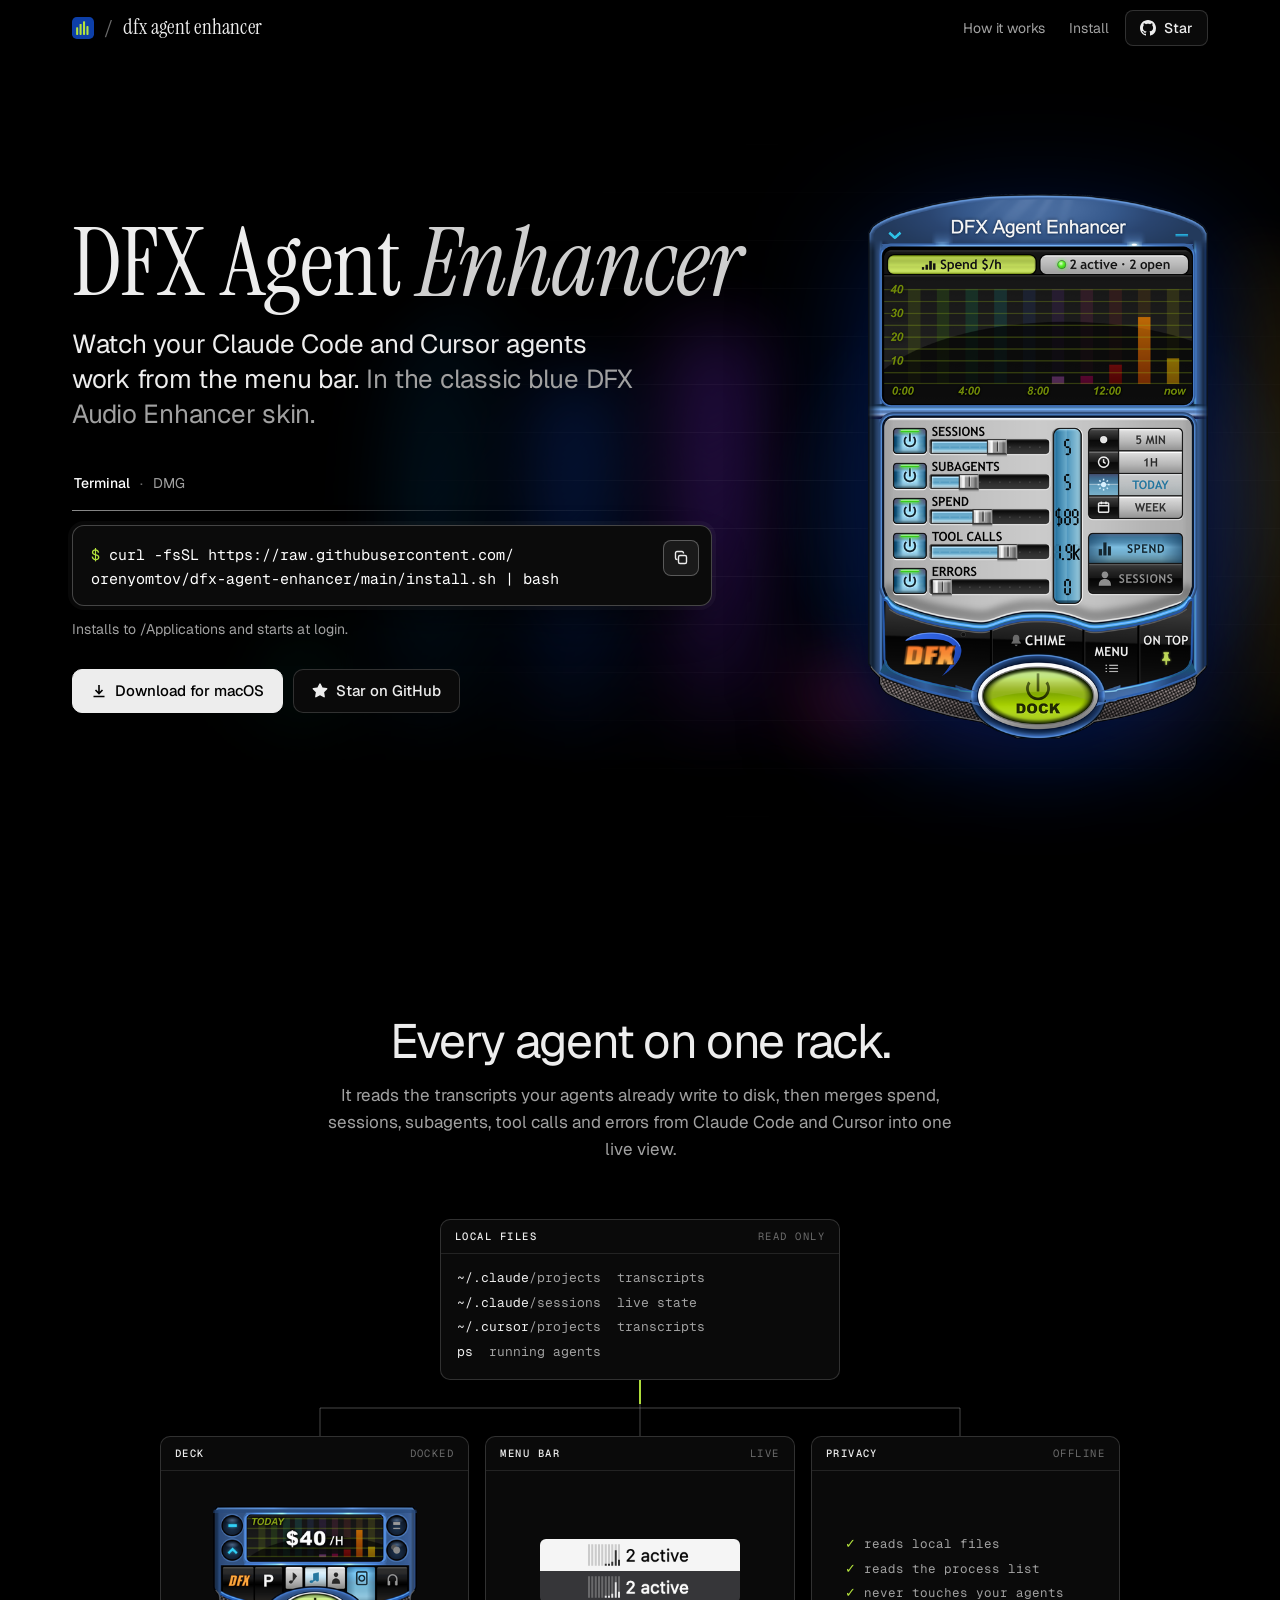
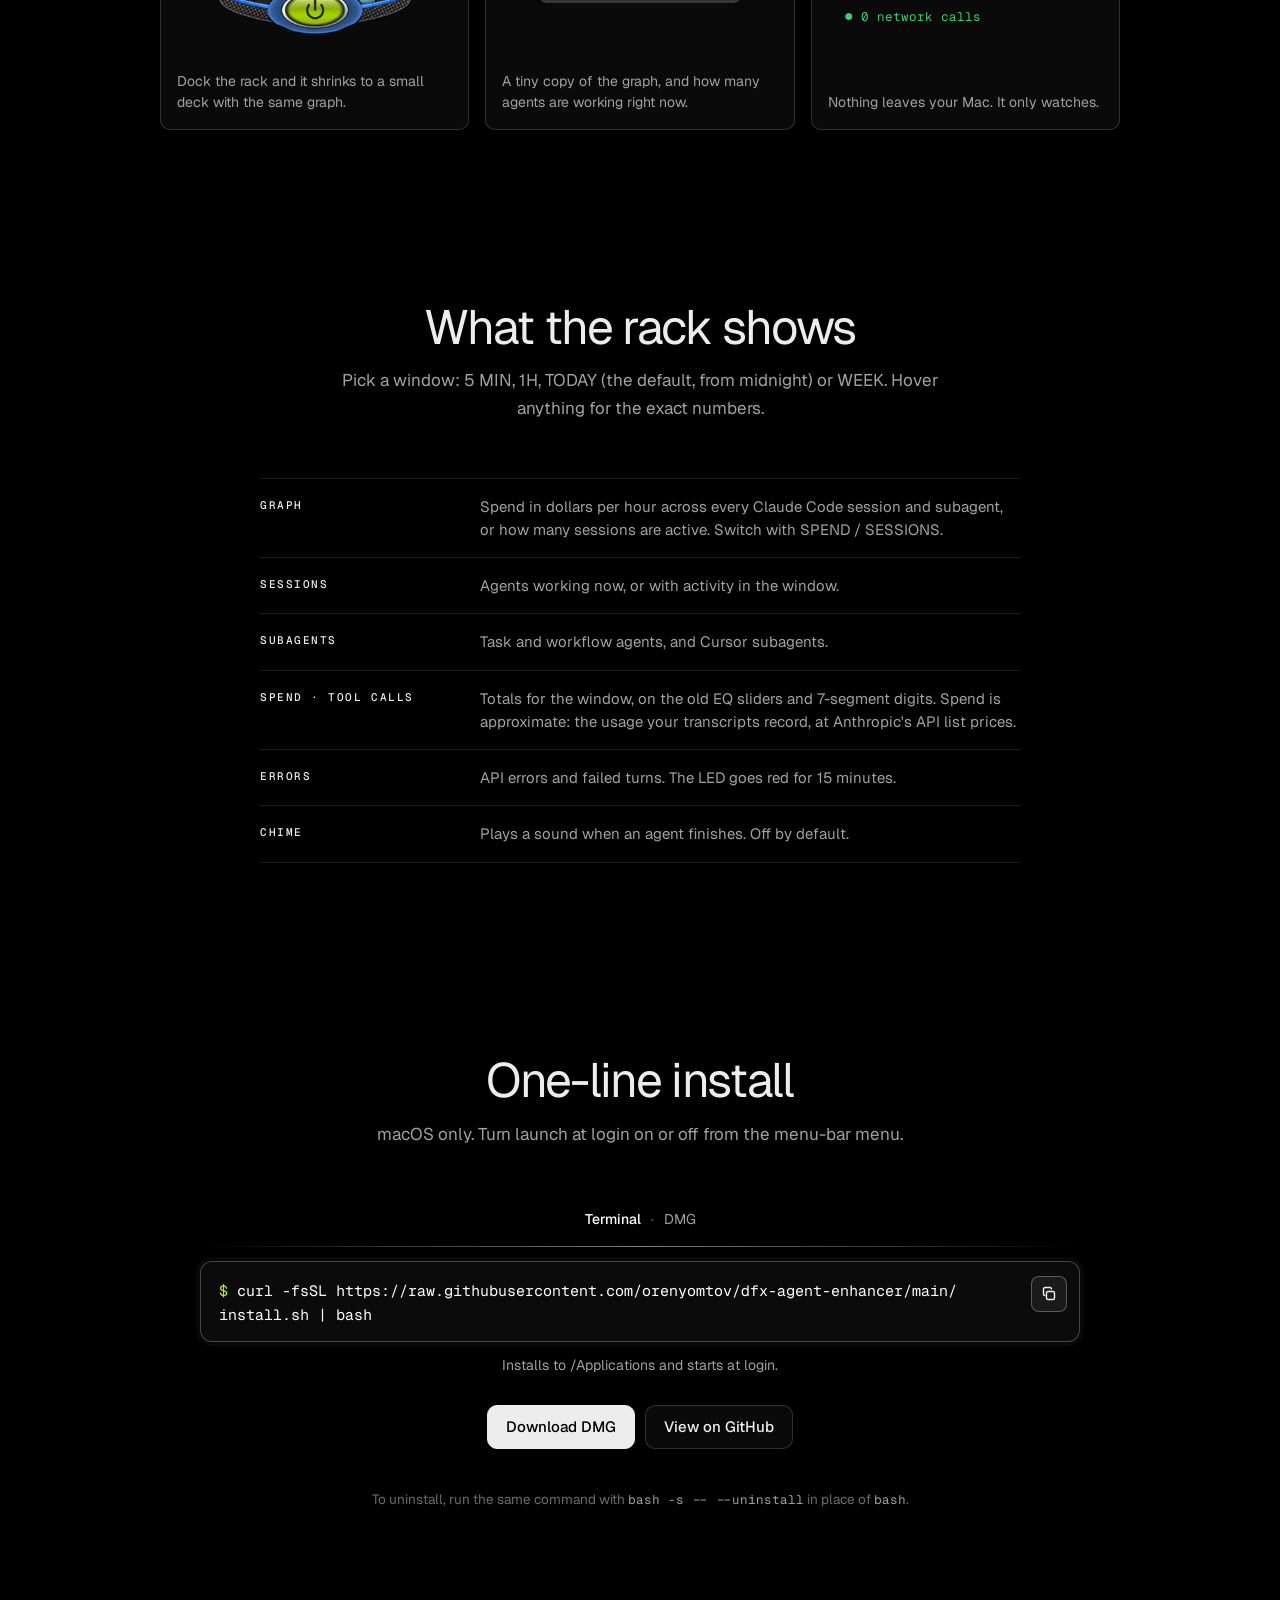
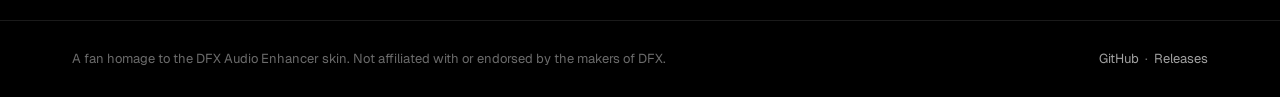
==== commit 78472606: "0.2.0: readable decimal point, 5 MIN window, exact drag grab - 7-segment decimal point: a 1.9 px dot" ====
--- a/docs/index.html
+++ b/docs/index.html
@@ -361,7 +361,7 @@
   <div class="wrap">
     <div class="head reveal">
       <h2>What the rack shows</h2>
-      <p>Pick a window: NOW, 1H, TODAY (the default, from midnight) or WEEK. Hover anything for the exact numbers.</p>
+      <p>Pick a window: 5 MIN, 1H, TODAY (the default, from midnight) or WEEK. Hover anything for the exact numbers.</p>
     </div>
     <div class="explain">
       <ul class="rows reveal">
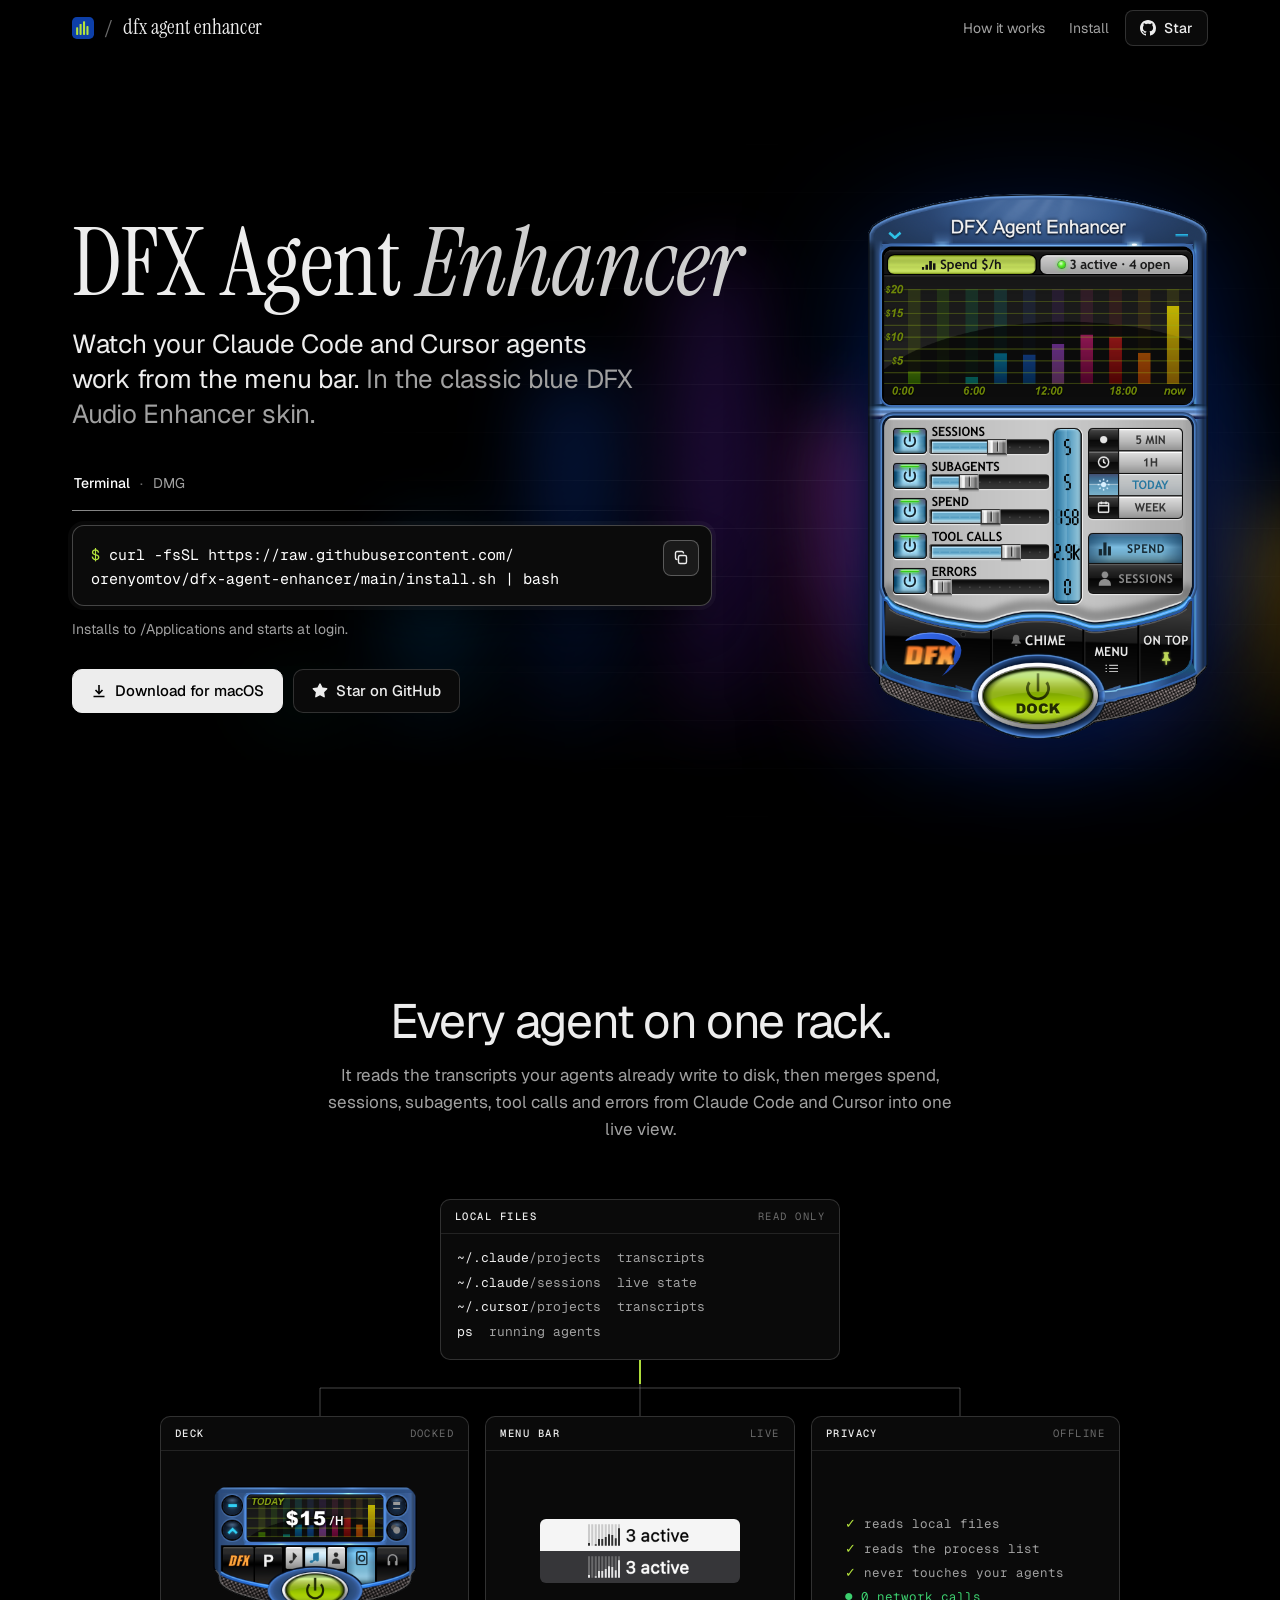
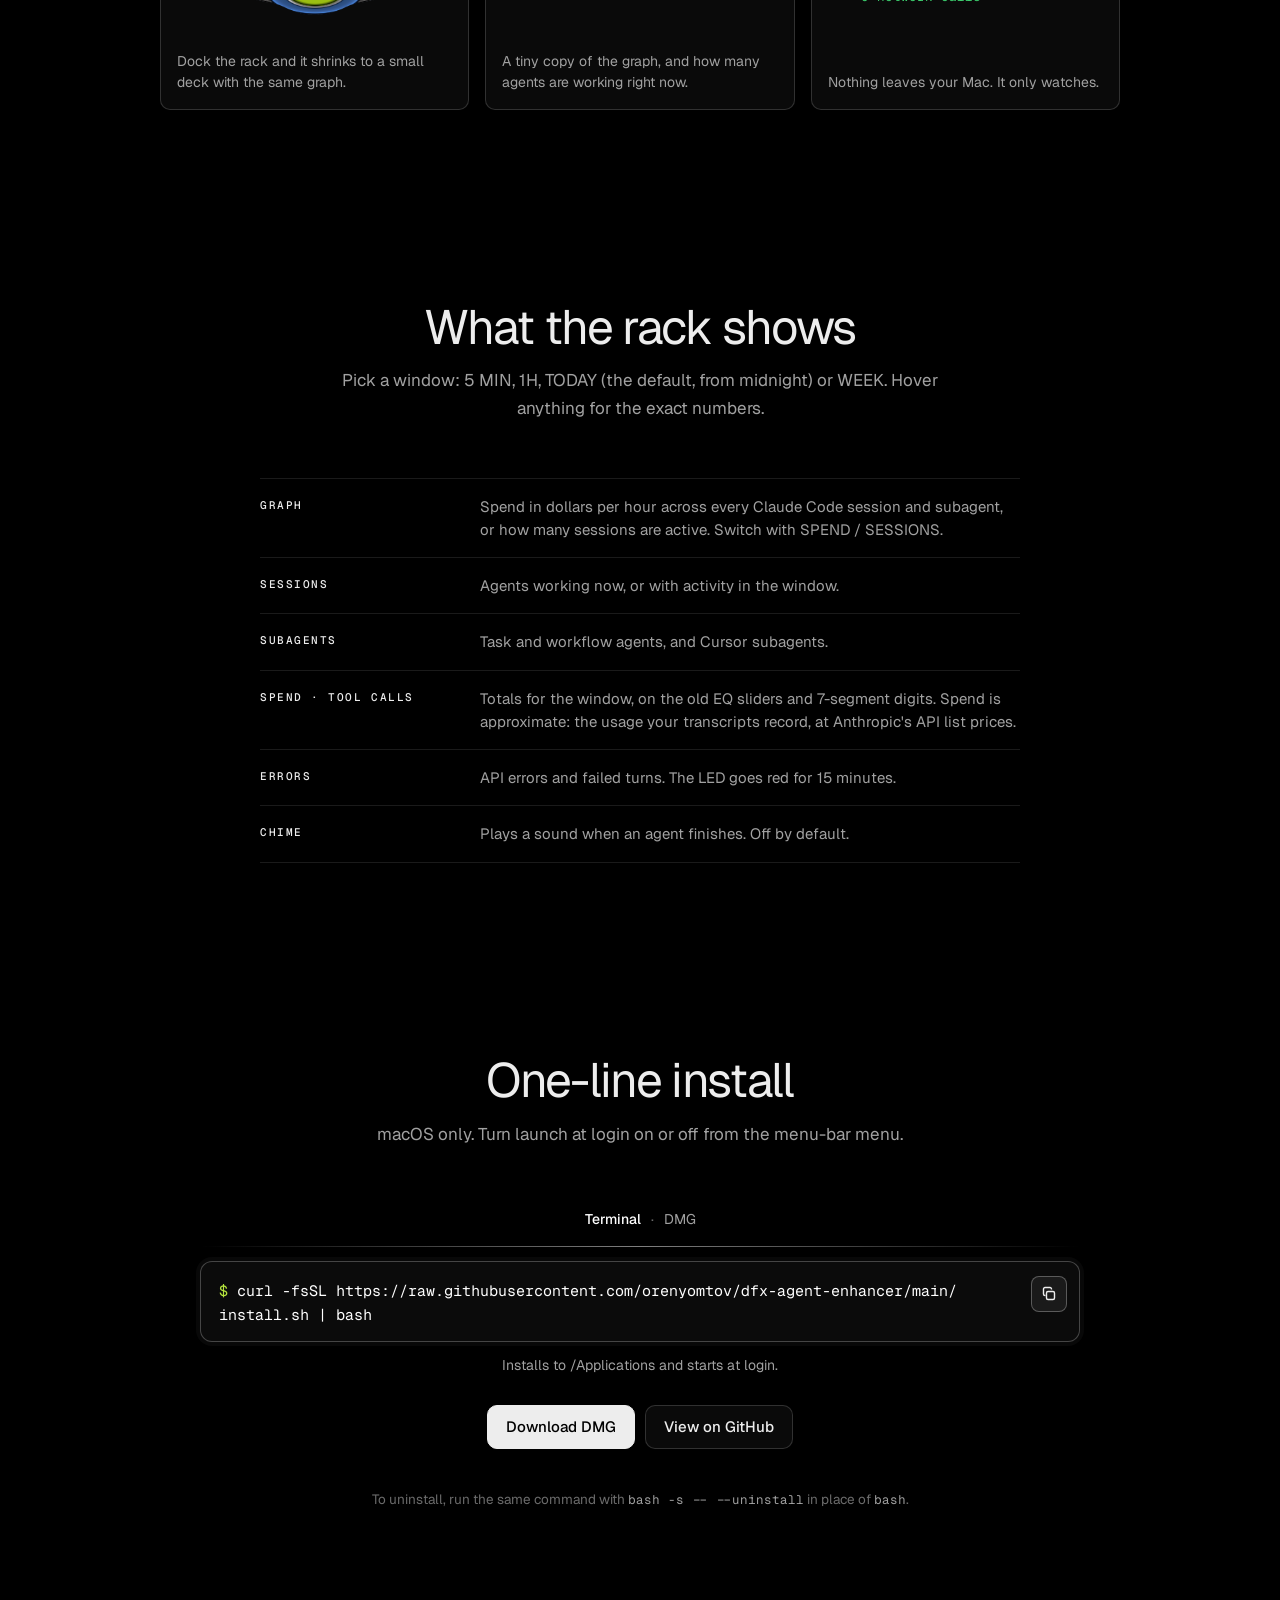
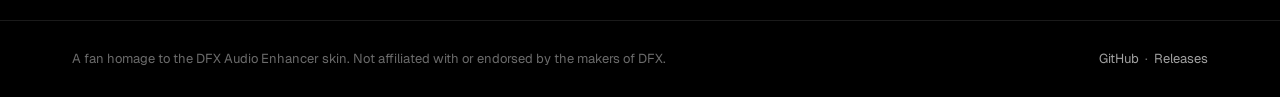
==== commit 398b40fe: "Docs: full-day TODAY screenshots, $ on the SPEND Y labels demo_data.py --day writes a workday on the" ====
--- a/docs/index.html
+++ b/docs/index.html
@@ -333,7 +333,7 @@
     <div class="cards">
       <div class="card reveal">
         <div class="bar"><span>Deck</span><span class="meta">docked</span></div>
-        <div class="body"><img class="deck" src="deck.png" width="146" height="92" alt="The docked deck showing $40 per hour"></div>
+        <div class="body"><img class="deck" src="deck.png" width="146" height="92" alt="The docked deck showing $15 per hour"></div>
         <p class="cap">Dock the rack and it shrinks to a small deck with the same graph.</p>
       </div>
       <div class="card reveal">
